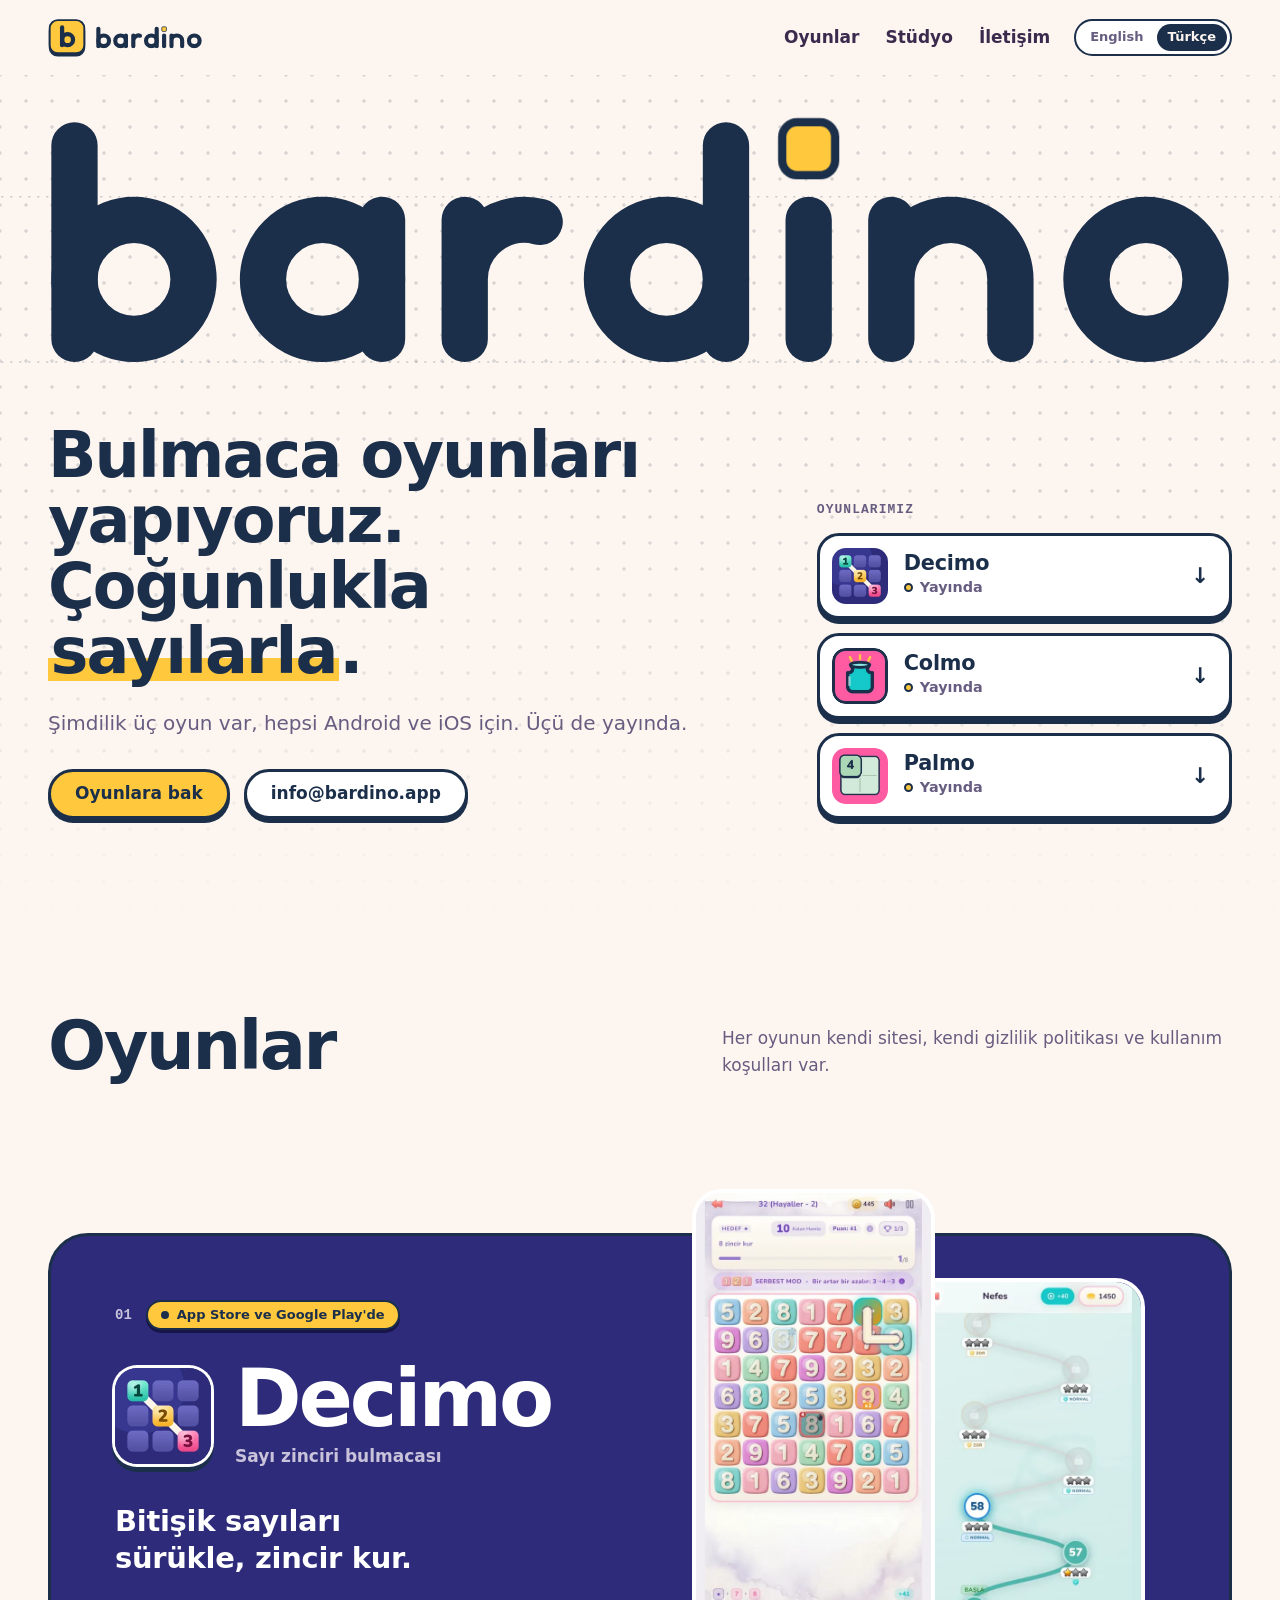
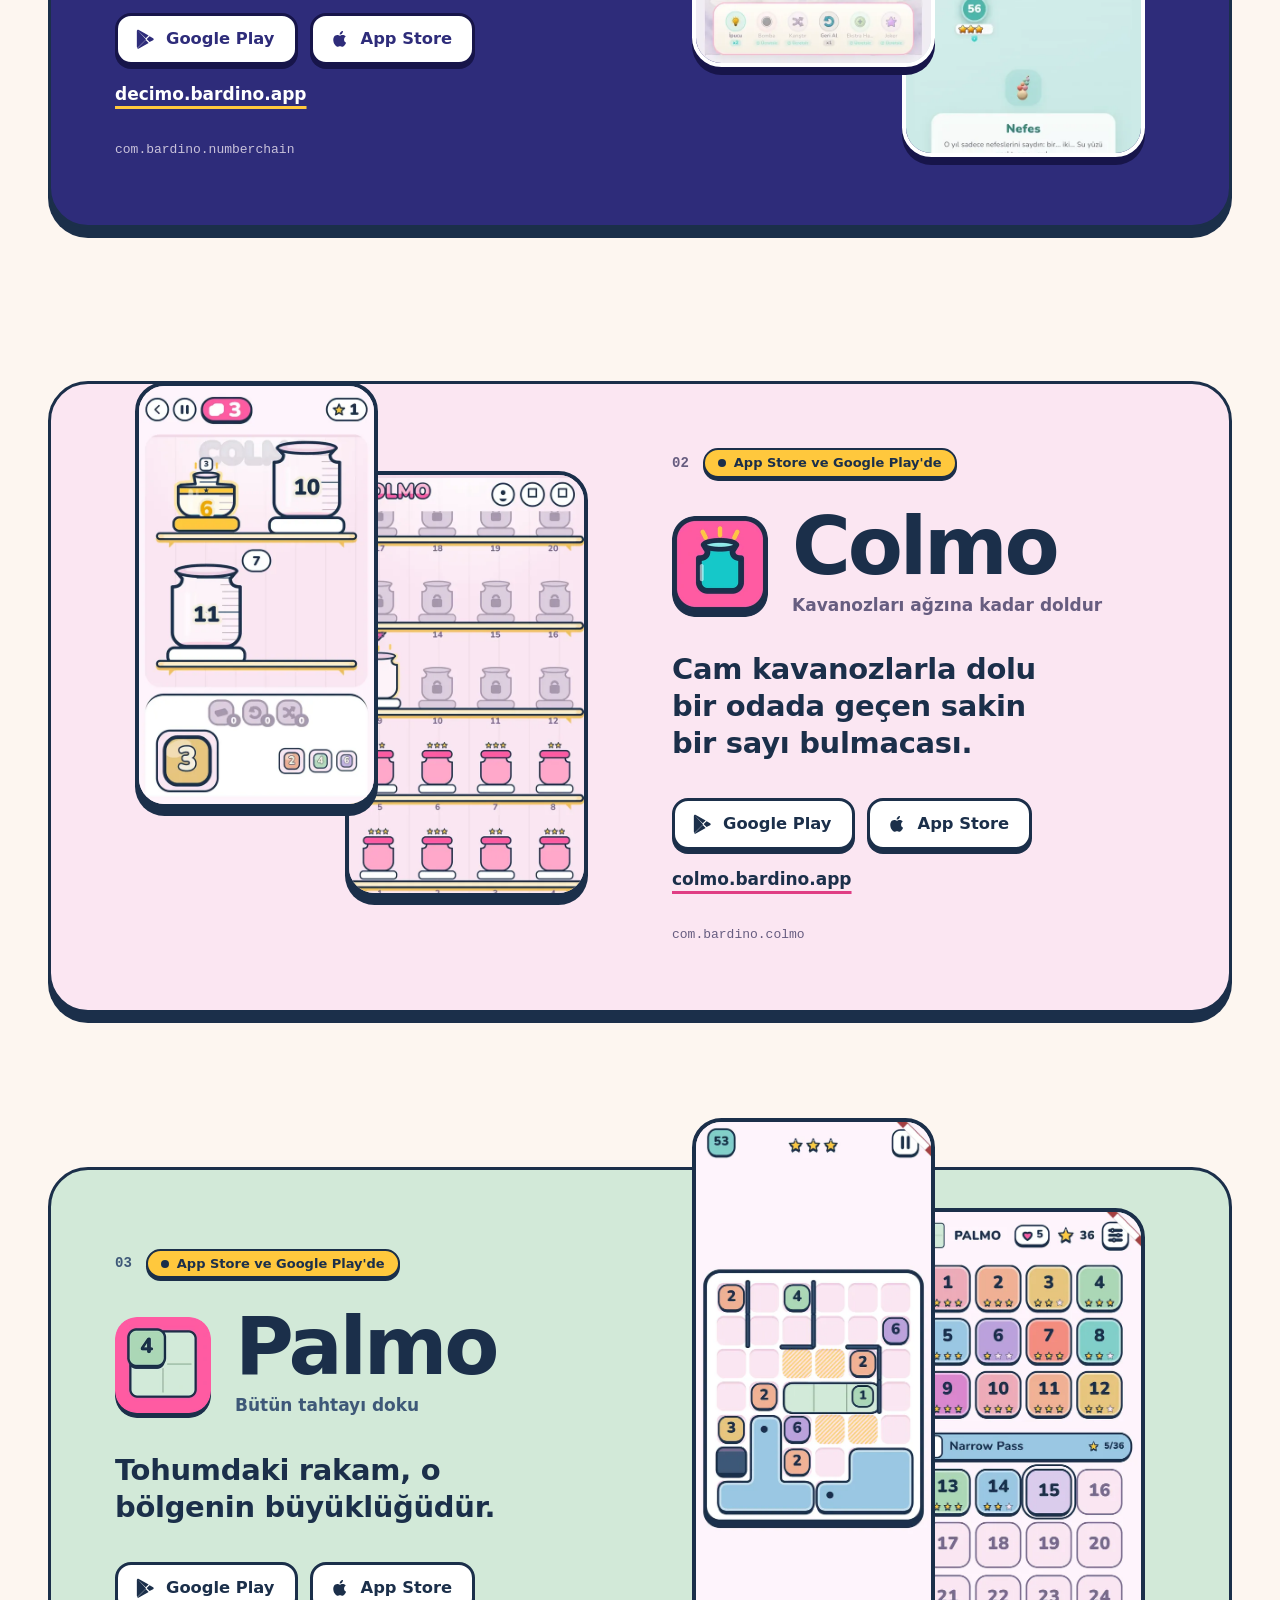
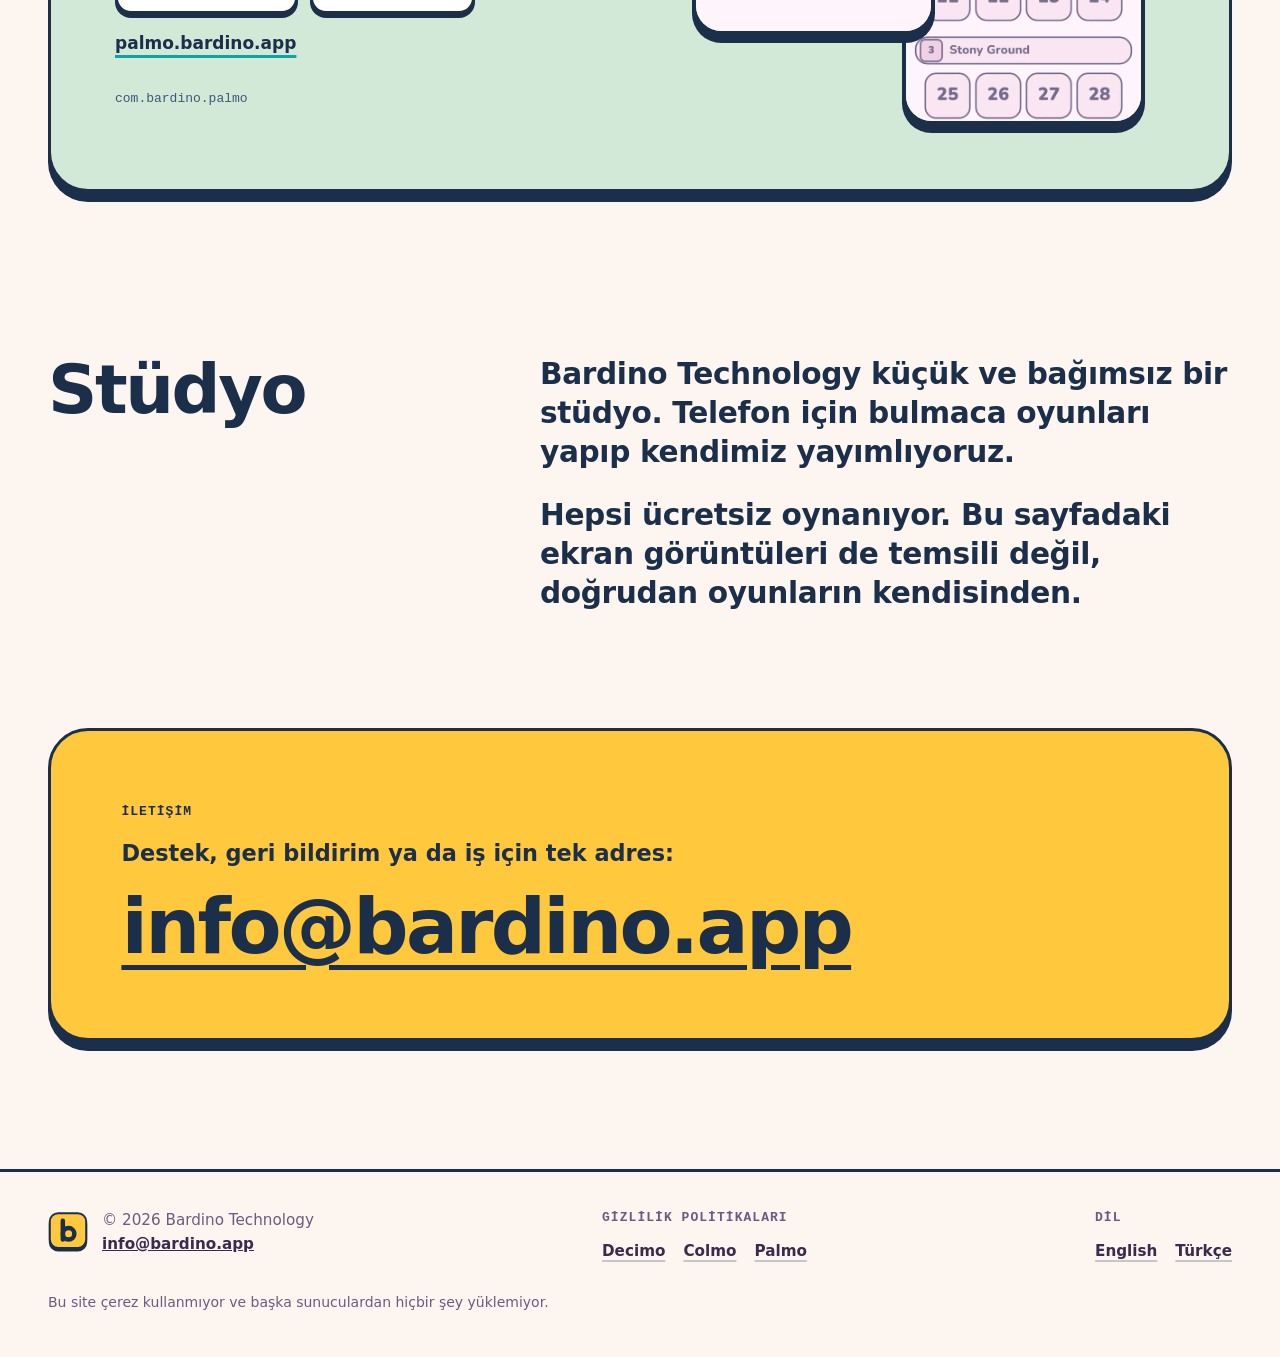
==== tr/index.html @ c4a529fe "Mark Colmo and Palmo as out, with their store links Both have been live on Google Play and the App S" ====
<!DOCTYPE html>
<html lang="tr">
<head>
<meta charset="utf-8">
<meta name="viewport" content="width=device-width, initial-scale=1">
<title>Bardino Technology - Telefon için bulmaca oyunları</title>
<meta name="description" content="Bardino Technology, Android ve iOS için sayı bulmacası oyunları yapan küçük ve bağımsız bir stüdyo: Decimo, Colmo ve Palmo.">
<link rel="canonical" href="https://bardino.app/tr/">
<link rel="alternate" hreflang="en" href="https://bardino.app/">
<link rel="alternate" hreflang="tr" href="https://bardino.app/tr/">
<link rel="alternate" hreflang="x-default" href="https://bardino.app/">
<meta name="theme-color" content="#FDF6F0" media="(prefers-color-scheme: light)">
<meta name="theme-color" content="#15132A" media="(prefers-color-scheme: dark)">
<meta property="og:type" content="website">
<meta property="og:site_name" content="Bardino Technology">
<meta property="og:url" content="https://bardino.app/tr/">
<meta property="og:title" content="Bardino Technology - Telefon için bulmaca oyunları">
<meta property="og:description" content="Android ve iOS için sayı bulmacası oyunları yapan küçük ve bağımsız bir stüdyo: Decimo, Colmo ve Palmo.">
<meta property="og:image" content="https://bardino.app/assets/og.png">
<meta property="og:image:width" content="1200">
<meta property="og:image:height" content="630">
<meta property="og:image:alt" content="Decimo, Colmo ve Palmo ikonlarının üstünde Bardino logosu">
<meta property="og:locale" content="tr_TR">
<meta property="og:locale:alternate" content="en_US">
<meta name="twitter:card" content="summary_large_image">
<meta name="twitter:title" content="Bardino Technology - Telefon için bulmaca oyunları">
<meta name="twitter:description" content="Android ve iOS için sayı bulmacası oyunları yapan küçük ve bağımsız bir stüdyo: Decimo, Colmo ve Palmo.">
<meta name="twitter:image" content="https://bardino.app/assets/og.png">
<meta name="twitter:image:alt" content="Decimo, Colmo ve Palmo ikonlarının üstünde Bardino logosu">
<link rel="icon" href="../favicon-32.png" sizes="32x32" type="image/png">
<link rel="icon" href="../favicon.svg" type="image/svg+xml">
<link rel="apple-touch-icon" href="../apple-touch-icon.png">
<link rel="stylesheet" href="../assets/site.css">
<script type="application/ld+json">
{
  "@context": "https://schema.org",
  "@type": "Organization",
  "name": "Bardino Technology",
  "url": "https://bardino.app",
  "email": "info@bardino.app",
  "logo": "https://bardino.app/apple-touch-icon.png"
}
</script>
</head>
<body>
<a class="skip" href="#main">İçeriğe geç</a>

<svg class="sprite" aria-hidden="true" focusable="false">
  <symbol id="bd-mark" viewBox="0 0 100 100">
    <rect x="4.5" y="9.5" width="91" height="87" rx="21" fill="#1B2F4A" stroke="#1B2F4A" stroke-width="5"/>
    <rect x="4.5" y="3" width="91" height="87" rx="21" fill="#FFC83D" stroke="#1B2F4A" stroke-width="5"/>
    <g fill="none" stroke="#1B2F4A" stroke-width="11.2" stroke-linecap="round"><path d="M37.1 22.1V68.9"/><circle cx="51.5" cy="54.5" r="14.4"/></g>
  </symbol>
  <symbol id="bd-wm" viewBox="0 0 716 152">
    <g fill="none" stroke="currentColor" stroke-width="28" stroke-linecap="round" stroke-linejoin="round">
      <path d="M16 19V136"/><circle cx="52" cy="100" r="36"/>
      <circle cx="166" cy="100" r="36"/><path d="M202 64V136"/>
      <path d="M252 64V136M252 100A36 36 0 0 1 297.32 65.23"/>
      <circle cx="374" cy="100" r="36"/><path d="M410 19V136"/>
      <path d="M460 64V136"/>
      <path d="M510 64V136M510 100A36 36 0 0 1 582 100V136"/>
      <circle cx="664" cy="100" r="36"/>
    </g>
    <rect x="444" y="5" width="32" height="32" rx="9" fill="#FFC83D" stroke="currentColor" stroke-width="5"/>
  </symbol>
  <symbol id="i-play" viewBox="0 0 24 24"><path d="M3.6 2.3c-.3.3-.5.8-.5 1.4v16.6c0 .6.2 1.1.5 1.4l.1.1 9.3-9.3v-.2L3.6 2.3zM17 15.4l-3.1-3.1v-.2L17 9l.1.1 3.7 2.1c1 .6 1 1.6 0 2.2L17 15.4zM16 16.4l-3.2-3.2-9.2 9.2c.4.4 1 .4 1.7 0l10.7-6zM16 8.1L5.3 2.1c-.7-.4-1.3-.4-1.7 0l9.2 9.2L16 8.1z"/></symbol>
  <symbol id="i-apple" viewBox="0 0 24 24"><path d="M16.4 12.7c0-2.2 1.8-3.3 1.9-3.4-1-1.5-2.6-1.7-3.2-1.7-1.4-.1-2.7.8-3.3.8-.7 0-1.7-.8-2.8-.8-1.5 0-2.8.8-3.6 2.1-1.5 2.6-.4 6.5 1.1 8.6.7 1 1.6 2.2 2.7 2.2 1.1 0 1.5-.7 2.8-.7 1.3 0 1.6.7 2.8.7 1.2 0 1.9-1 2.6-2.1.8-1.2 1.2-2.4 1.2-2.4s-2.2-.9-2.2-3.3zM14.3 5.9c.6-.7 1-1.7.9-2.7-.9 0-2 .6-2.6 1.3-.6.6-1.1 1.7-.9 2.6 1 .1 2-.5 2.6-1.2z"/></symbol>
</svg>

<header class="site-head">
  <div class="wrap">
    <a class="brand" href="./" aria-label="Bardino Technology, ana sayfa">
      <svg class="brand-mark" aria-hidden="true" focusable="false"><use href="#bd-mark"/></svg>
      <svg class="brand-wm" aria-hidden="true" focusable="false"><use href="#bd-wm"/></svg>
    </a>
    <nav class="site-nav" aria-label="Ana menü">
      <a href="#games">Oyunlar</a>
      <a href="#studio">Stüdyo</a>
      <a href="#contact">İletişim</a>
      <div class="lang" role="group" aria-label="Dil">
        <a href="../" hreflang="en" lang="en">English</a>
        <a href="./" hreflang="tr" lang="tr" aria-current="page">Türkçe</a>
      </div>
    </nav>
  </div>
</header>

<main id="main">
<section class="hero">
  <div class="wrap">
    <h1><span class="vh">Bardino Technology</span>
      <svg class="hero-wm" viewBox="0 0 716 152" aria-hidden="true" focusable="false">
        <g class="wm-rules"><line x1="-3000" y1="50" x2="3716" y2="50"/><line x1="-3000" y1="150" x2="3716" y2="150"/></g>
        <g fill="none" stroke="currentColor" stroke-width="28" stroke-linecap="round" stroke-linejoin="round">
          <path d="M16 19V136"/><circle cx="52" cy="100" r="36"/>
          <circle cx="166" cy="100" r="36"/><path d="M202 64V136"/>
          <path d="M252 64V136M252 100A36 36 0 0 1 297.32 65.23"/>
          <circle cx="374" cy="100" r="36"/><path d="M410 19V136"/>
          <path d="M460 64V136"/>
          <path d="M510 64V136M510 100A36 36 0 0 1 582 100V136"/>
          <circle cx="664" cy="100" r="36"/>
        </g>
        <rect class="wm-dot" x="444" y="5" width="32" height="32" rx="9" fill="#FFC83D" stroke="currentColor" stroke-width="5"/>
      </svg>
    </h1>

    <div class="hero-body">
      <div>
        <p class="statement">Bulmaca oyunları yapıyoruz.<br>Çoğunlukla <em>sayılarla</em>.</p>
        <p class="lead">Şimdilik üç oyun var, hepsi Android ve iOS için. Üçü de yayında.</p>
        <div class="actions">
          <a class="btn btn-primary" href="#games">Oyunlara bak</a>
          <a class="btn" href="mailto:info@bardino.app">info@bardino.app</a>
        </div>
      </div>
      <div>
        <p class="index-label" id="index-label">Oyunlarımız</p>
        <ul class="index" aria-labelledby="index-label">
          <li><a href="#decimo"><img src="../assets/games/decimo-icon.webp" width="56" height="56" alt=""><span><b>Decimo</b><small class="status live">Yayında</small></span><span class="arrow" aria-hidden="true">&darr;</span></a></li>
          <li><a href="#colmo"><img src="../assets/games/colmo-icon.webp" width="56" height="56" alt=""><span><b>Colmo</b><small class="status live">Yayında</small></span><span class="arrow" aria-hidden="true">&darr;</span></a></li>
          <li><a href="#palmo"><img src="../assets/games/palmo-icon.webp" width="56" height="56" alt=""><span><b>Palmo</b><small class="status live">Yayında</small></span><span class="arrow" aria-hidden="true">&darr;</span></a></li>
        </ul>
      </div>
    </div>
  </div>
</section>

<section class="games" id="games" aria-labelledby="games-title">
  <div class="wrap">
    <div class="section-head">
      <h2 id="games-title">Oyunlar</h2>
      <p>Her oyunun kendi sitesi, kendi gizlilik politikası ve kullanım koşulları var.</p>
    </div>

    <article class="game game--decimo" id="decimo" aria-labelledby="decimo-name">
      <div class="game-text">
        <p class="game-meta"><span class="game-num">01</span><span class="chip chip-live">App Store ve Google Play'de</span></p>
        <div class="game-head">
          <img class="game-icon" src="../assets/games/decimo-icon.webp" width="104" height="104" alt="" loading="lazy" decoding="async">
          <div><h3 id="decimo-name">Decimo</h3><p class="game-tag">Sayı zinciri bulmacası</p></div>
        </div>
        <p class="game-line">Bitişik sayıları sürükle, zincir kur.</p>
        <div class="game-actions">
          <div class="stores">
            <a class="store" href="https://play.google.com/store/apps/details?id=com.bardino.numberchain" aria-label="Google Play'de Decimo"><svg aria-hidden="true" focusable="false"><use href="#i-play"/></svg>Google Play</a>
            <a class="store" href="https://apps.apple.com/tr/app/decimo-number-chain/id6792291932" aria-label="App Store'da Decimo"><svg aria-hidden="true" focusable="false"><use href="#i-apple"/></svg>App Store</a>
          </div>
          <a class="site-link" href="https://decimo.bardino.app/"><span class="vh">Sitesi: </span>decimo.bardino.app</a>
        </div>
        <p class="game-id">com.bardino.numberchain</p>
      </div>
      <div class="game-shots">
        <figure class="shot"><img src="../assets/games/decimo-board.webp" width="520" height="1040" alt="Decimo oynanış ekranı: sayı ızgarasında kurulan zincir" loading="lazy" decoding="async"></figure>
        <figure class="shot"><img src="../assets/games/decimo-map.webp" width="520" height="1040" alt="Decimo bölüm haritası" loading="lazy" decoding="async"></figure>
      </div>
    </article>

    <article class="game game--colmo" id="colmo" aria-labelledby="colmo-name">
      <div class="game-text">
        <p class="game-meta"><span class="game-num">02</span><span class="chip chip-live">App Store ve Google Play'de</span></p>
        <div class="game-head">
          <img class="game-icon" src="../assets/games/colmo-icon.webp" width="104" height="104" alt="" loading="lazy" decoding="async">
          <div><h3 id="colmo-name">Colmo</h3><p class="game-tag">Kavanozları ağzına kadar doldur</p></div>
        </div>
        <p class="game-line">Cam kavanozlarla dolu bir odada geçen sakin bir sayı bulmacası.</p>
        <div class="game-actions">
          <div class="stores">
            <a class="store" href="https://play.google.com/store/apps/details?id=com.bardino.colmo" aria-label="Google Play'de Colmo"><svg aria-hidden="true" focusable="false"><use href="#i-play"/></svg>Google Play</a>
            <a class="store" href="https://apps.apple.com/tr/app/colmo-jar-puzzle/id6805859722" aria-label="App Store'da Colmo"><svg aria-hidden="true" focusable="false"><use href="#i-apple"/></svg>App Store</a>
          </div>
          <a class="site-link" href="https://colmo.bardino.app/tr/"><span class="vh">Sitesi: </span>colmo.bardino.app</a>
        </div>
        <p class="game-id">com.bardino.colmo</p>
      </div>
      <div class="game-shots">
        <figure class="shot"><img src="../assets/games/colmo-board.webp" width="520" height="924" alt="Colmo: raflardaki cam kavanozlarla tahta" loading="lazy" decoding="async"></figure>
        <figure class="shot"><img src="../assets/games/colmo-map.webp" width="520" height="924" alt="Colmo: tırmandığın raf duvarı" loading="lazy" decoding="async"></figure>
      </div>
    </article>

    <article class="game game--palmo" id="palmo" aria-labelledby="palmo-name">
      <div class="game-text">
        <p class="game-meta"><span class="game-num">03</span><span class="chip chip-live">App Store ve Google Play'de</span></p>
        <div class="game-head">
          <img class="game-icon" src="../assets/games/palmo-icon.webp" width="104" height="104" alt="" loading="lazy" decoding="async">
          <div><h3 id="palmo-name">Palmo</h3><p class="game-tag">Bütün tahtayı doku</p></div>
        </div>
        <p class="game-line">Tohumdaki rakam, o bölgenin büyüklüğüdür.</p>
        <div class="game-actions">
          <div class="stores">
            <a class="store" href="https://play.google.com/store/apps/details?id=com.bardino.palmo" aria-label="Google Play'de Palmo"><svg aria-hidden="true" focusable="false"><use href="#i-play"/></svg>Google Play</a>
            <a class="store" href="https://apps.apple.com/tr/app/palmo-number-weave/id6806719070" aria-label="App Store'da Palmo"><svg aria-hidden="true" focusable="false"><use href="#i-apple"/></svg>App Store</a>
          </div>
          <a class="site-link" href="https://palmo.bardino.app/tr/"><span class="vh">Sitesi: </span>palmo.bardino.app</a>
        </div>
        <p class="game-id">com.bardino.palmo</p>
      </div>
      <div class="game-shots">
        <figure class="shot"><img src="../assets/games/palmo-board.webp" width="520" height="1125" alt="Palmo: rakamlı tohumlardan büyüyen bölgelerle tahta" loading="lazy" decoding="async"></figure>
        <figure class="shot"><img src="../assets/games/palmo-map.webp" width="520" height="1125" alt="Palmo: bölüm haritası" loading="lazy" decoding="async"></figure>
      </div>
    </article>
  </div>
</section>

<section class="studio" id="studio" aria-labelledby="studio-title">
  <div class="wrap">
    <h2 id="studio-title">Stüdyo</h2>
    <div class="studio-copy">
      <p>Bardino Technology küçük ve bağımsız bir stüdyo. Telefon için bulmaca oyunları yapıp kendimiz yayımlıyoruz.</p>
      <p>Hepsi ücretsiz oynanıyor. Bu sayfadaki ekran görüntüleri de temsili değil, doğrudan oyunların kendisinden.</p>
    </div>
  </div>
</section>

<section class="contact" id="contact" aria-labelledby="contact-title">
  <div class="wrap">
    <div class="contact-card">
      <h2 id="contact-title">İletişim</h2>
      <p>Destek, geri bildirim ya da iş için tek adres:</p>
      <a class="mail" href="mailto:info@bardino.app">info@bardino.app</a>
    </div>
  </div>
</section>
</main>

<footer class="site-foot">
  <div class="wrap">
    <div class="foot-grid">
      <div class="foot-brand">
        <svg aria-hidden="true" focusable="false"><use href="#bd-mark"/></svg>
        <p>&copy; 2026 Bardino Technology<br><a href="mailto:info@bardino.app">info@bardino.app</a></p>
      </div>
      <div class="foot-col">
        <h2>Gizlilik politikaları</h2>
        <ul>
          <li><a href="https://decimo.bardino.app/privacy-policy.html">Decimo<span class="vh"> gizlilik politikası</span></a></li>
          <li><a href="https://colmo.bardino.app/tr/privacy.html">Colmo<span class="vh"> gizlilik politikası</span></a></li>
          <li><a href="https://palmo.bardino.app/tr/privacy.html">Palmo<span class="vh"> gizlilik politikası</span></a></li>
        </ul>
      </div>
      <div class="foot-col">
        <h2>Dil</h2>
        <ul>
          <li><a href="../" hreflang="en" lang="en">English</a></li>
          <li><a href="./" hreflang="tr" lang="tr" aria-current="page">Türkçe</a></li>
        </ul>
      </div>
    </div>
    <p class="fine">Bu site çerez kullanmıyor ve başka sunuculardan hiçbir şey yüklemiyor.</p>
  </div>
</footer>
</body>
</html>
---- assets/site.css ----
/* bardino.app
 *
 * Colours come from the games' own palettes: ink #1B2F4A, text #3A2A4D,
 * yellow #FFC83D (Decimo, Colmo, Palmo), Decimo navy #2E2C7A, Colmo wall
 * #FBE6F2, Palmo green #D2E9D8. Secondary text is darkened to #675D80 and
 * #3E5878 where the family's #756B8E misses WCAG AA on those grounds.
 *
 * Family rule kept from the game sites: a shadow is never blurred. Depth is
 * a solid offset and the offset always points down (0 Npx 0).
 */

:root {
  color-scheme: light dark;
  --paper: #FDF6F0;
  --surface: #FFFFFF;
  --ink: #1B2F4A;
  --edge: #1B2F4A;
  --text: #3A2A4D;
  --text-2: #675D80;
  --yellow: #FFC83D;
  --hl: #FFC83D;
  --dot: rgba(27, 47, 74, .16);
  --rule: rgba(27, 47, 74, .24);
  --focus: #1B2F4A;
  --gutter: clamp(16px, 4.5vw, 48px);
  --font: system-ui, -apple-system, "Segoe UI Variable Text", "Segoe UI", Roboto, "Helvetica Neue", Arial, "Noto Sans", sans-serif;
  --font-display: ui-rounded, "SF Pro Rounded", "Segoe UI Variable Display", "Segoe UI", system-ui, -apple-system, Roboto, "Helvetica Neue", Arial, sans-serif;
  --font-mono: ui-monospace, "SF Mono", "Cascadia Mono", Menlo, Consolas, "Liberation Mono", monospace;
}

@media (prefers-color-scheme: dark) {
  :root {
    --paper: #15132A;
    --surface: #1F1C3A;
    --ink: #FDF6F0;
    --edge: #07060F;
    --text: #E9E3EF;
    --text-2: #B8B0CC;
    --hl: rgba(255, 200, 61, .42);
    --dot: rgba(253, 246, 240, .09);
    --rule: rgba(253, 246, 240, .18);
    --focus: #FFC83D;
  }
}

*, *::before, *::after { box-sizing: border-box; }
html { -webkit-text-size-adjust: 100%; text-size-adjust: 100%; }
@media (prefers-reduced-motion: no-preference) { html { scroll-behavior: smooth; } }
body {
  margin: 0;
  background: var(--paper);
  color: var(--text);
  font: 400 1.0625rem/1.6 var(--font);
  -webkit-font-smoothing: antialiased;
}
img, svg { display: block; max-width: 100%; }
img { height: auto; }
h1, h2, h3, p, ul, figure { margin: 0; }
a { color: inherit; }
:focus-visible { outline: 3px solid var(--focus); outline-offset: 3px; border-radius: 6px; }

.wrap { width: min(1200px, 100% - 2 * var(--gutter)); margin-inline: auto; }
.vh {
  position: absolute !important; width: 1px; height: 1px; margin: -1px; padding: 0;
  overflow: hidden; clip: rect(0 0 0 0); white-space: nowrap; border: 0;
}
.sprite { position: absolute; width: 0; height: 0; overflow: hidden; }
.skip {
  position: absolute; left: 12px; top: -80px; z-index: 10;
  padding: 10px 16px; border: 3px solid #1B2F4A; border-radius: 12px;
  background: var(--yellow); color: #1B2F4A; font-weight: 800; text-decoration: none;
}
.skip:focus { top: 12px; }

/* Header */
.site-head .wrap { display: flex; align-items: center; gap: 16px 28px; padding-block: 18px; }
.brand { display: inline-flex; align-items: center; gap: 10px; color: var(--ink); text-decoration: none; border-radius: 10px; }
.brand-mark { width: 38px; height: 38px; flex: none; }
.brand-wm { width: 106px; height: 22.5px; }
.site-nav { margin-left: auto; display: flex; align-items: center; gap: 8px 22px; }
.site-nav > a { padding: 6px 2px; color: var(--text); font-weight: 700; text-decoration: none; }
.site-nav > a:hover { text-decoration: underline; text-decoration-thickness: 2px; text-underline-offset: 5px; }
.lang { display: flex; gap: 2px; padding: 3px; border: 2px solid var(--edge); border-radius: 999px; background: var(--surface); }
.lang a { padding: 3px 11px; border-radius: 999px; color: var(--text-2); font-size: .8125rem; font-weight: 800; text-decoration: none; }
.lang a:hover { color: var(--ink); }
.lang a[aria-current="page"] { background: var(--ink); color: var(--paper); }
@media (max-width: 600px) { .site-nav > a { display: none; } }

/* Hero */
.hero { position: relative; isolation: isolate; overflow: clip; padding: clamp(12px, 3vw, 40px) 0 clamp(64px, 9vw, 120px); }
.hero::before {
  content: ""; position: absolute; inset: 0; z-index: -1;
  background-image: radial-gradient(circle, var(--dot) 1.5px, transparent 1.8px);
  background-size: 26px 26px; background-position: 13px 13px;
  -webkit-mask-image: linear-gradient(#000 50%, transparent);
  mask-image: linear-gradient(#000 50%, transparent);
}
.hero-wm { width: 100%; height: auto; overflow: visible; color: var(--ink); }
.wm-rules line { stroke: var(--rule); stroke-width: 1.5; stroke-dasharray: 2 7; vector-effect: non-scaling-stroke; }
.wm-dot { transform-box: fill-box; transform-origin: 50% 100%; }
@media (prefers-reduced-motion: no-preference) {
  .wm-dot { animation: dot-drop 1s cubic-bezier(.3, .7, .4, 1) .35s both; }
}
@keyframes dot-drop {
  0% { transform: translateY(-190%) rotate(-24deg); opacity: 0; }
  40% { opacity: 1; }
  62% { transform: translateY(6%) rotate(4deg); }
  80% { transform: translateY(-8%) rotate(-2deg); }
  100% { transform: none; opacity: 1; }
}

.hero-body {
  display: grid; grid-template-columns: minmax(0, 1.25fr) minmax(0, .75fr);
  gap: clamp(36px, 6vw, 96px); align-items: end; margin-top: clamp(28px, 4.5vw, 64px);
}
.statement {
  color: var(--ink); font-family: var(--font-display); font-weight: 800;
  font-size: clamp(2.1rem, 1.1rem + 3.6vw, 4rem); line-height: 1.03; letter-spacing: -.03em;
  text-wrap: balance;
}
.statement em {
  font-style: normal; padding-inline: .04em;
  background: linear-gradient(transparent 60%, var(--hl) 60%, var(--hl) 90%, transparent 90%);
}
.lead { margin-top: 22px; max-width: 34em; color: var(--text-2); font-size: clamp(1.06rem, 1rem + .35vw, 1.25rem); }
.actions { display: flex; flex-wrap: wrap; gap: 14px; margin-top: 30px; }
.btn {
  display: inline-flex; align-items: center; justify-content: center; gap: .5em;
  min-height: 50px; padding: 0 24px; border: 3px solid var(--edge); border-radius: 999px;
  background: var(--surface); color: var(--ink); box-shadow: 0 4px 0 var(--edge);
  font-weight: 800; text-decoration: none; transition: transform .15s ease, box-shadow .15s ease;
}
.btn:hover { transform: translateY(-2px); box-shadow: 0 6px 0 var(--edge); }
.btn:active { transform: translateY(3px); box-shadow: 0 1px 0 var(--edge); }
.btn-primary { background: var(--yellow); color: #1B2F4A; }

.index-label, .foot-col h2, .contact-card h2 {
  color: var(--text-2); font-family: var(--font-mono); font-size: .8125rem; font-weight: 700;
  letter-spacing: .08em; text-transform: uppercase;
}
.index-label { margin-bottom: 12px; }
.index { display: grid; gap: 14px; padding: 0; list-style: none; }
.index a {
  display: grid; grid-template-columns: auto minmax(0, 1fr) auto; align-items: center; gap: 16px;
  padding: 12px 20px 12px 12px; border: 3px solid var(--edge); border-radius: 22px;
  background: var(--surface); color: var(--ink); box-shadow: 0 5px 0 var(--edge);
  text-decoration: none; transition: transform .15s ease, box-shadow .15s ease;
}
.index a:hover { transform: translateY(-2px); box-shadow: 0 7px 0 var(--edge); }
.index img { width: 56px; height: 56px; border-radius: 14px; }
.index b { display: block; font-family: var(--font-display); font-size: 1.3rem; line-height: 1.15; letter-spacing: -.01em; }
.index small { display: block; color: var(--text-2); font-size: .9rem; font-weight: 600; }
.index .arrow { font-size: 1.35rem; font-weight: 800; }
.status::before {
  content: ""; display: inline-block; width: 9px; height: 9px; margin-right: 7px;
  border: 2px solid currentColor; border-radius: 50%;
}
.status.live::before { border-color: #1B2F4A; background: var(--yellow); }
@media (max-width: 880px) { .hero-body { grid-template-columns: 1fr; align-items: start; } }

/* Games */
.games { padding: clamp(40px, 6vw, 88px) 0 clamp(64px, 9vw, 128px); }
.section-head { display: flex; flex-wrap: wrap; align-items: end; justify-content: space-between; gap: 16px 40px; }
.section-head h2, .studio h2 {
  color: var(--ink); font-family: var(--font-display); font-weight: 800;
  font-size: clamp(2.3rem, 1.4rem + 3.6vw, 4.5rem); line-height: 1; letter-spacing: -.035em;
}
.section-head p { max-width: 30em; color: var(--text-2); }

.game {
  --g-bg: #FBE6F2; --g-head: #1B2F4A; --g-text: #3A2A4D; --g-text-2: #675D80; --g-accent: #E03D84;
  --g-edge: #1B2F4A; --g-shot-edge: #1B2F4A; --g-shot-lift: #1B2F4A;
  --g-btn-bg: #FFFFFF; --g-btn-fg: #1B2F4A; --g-btn-edge: #1B2F4A; --focus: #1B2F4A;
  position: relative; display: grid; grid-template-columns: minmax(0, 1fr) minmax(0, 1fr);
  align-items: center; gap: clamp(28px, 5vw, 80px);
  margin-top: clamp(96px, 12vw, 168px); padding: clamp(24px, 5vw, 72px);
  border: 3px solid var(--edge); border-radius: clamp(26px, 3.2vw, 40px);
  background: var(--g-bg); color: var(--g-text); box-shadow: 0 10px 0 var(--edge);
  scroll-margin-top: clamp(80px, 11vw, 150px);
}
.game--decimo {
  --g-bg: #2E2C7A; --g-head: #FFFFFF; --g-text: #E4DFF2; --g-text-2: #C9C2DB; --g-accent: #FFC83D;
  --g-shot-edge: #FFFFFF; --g-shot-lift: #17154A; --g-btn-fg: #2E2C7A; --g-btn-edge: #17154A; --focus: #FFC83D;
}
.game--palmo { --g-bg: #D2E9D8; --g-text: #1B2F4A; --g-text-2: #3E5878; --g-accent: #0FA3A3; }

.game-text { position: relative; z-index: 2; }
.game-meta { display: flex; flex-wrap: wrap; align-items: center; gap: 10px 14px; }
.game-num { color: var(--g-text-2); font-family: var(--font-mono); font-size: .875rem; font-weight: 700; }
.chip {
  display: inline-flex; align-items: center; gap: 8px; padding: 5px 13px;
  border: 2px solid currentColor; border-radius: 999px; color: var(--g-head);
  font-size: .8125rem; font-weight: 800; line-height: 1.2;
}
.chip::before { content: ""; width: 8px; height: 8px; border-radius: 50%; background: currentColor; }
.chip-live { border-color: #1B2F4A; background: var(--yellow); color: #1B2F4A; box-shadow: 0 3px 0 var(--g-btn-edge); }
.game-head { display: flex; align-items: center; gap: clamp(14px, 2vw, 24px); margin-top: clamp(20px, 3vw, 32px); }
.game-icon { flex: none; width: clamp(64px, 7.5vw, 104px); border-radius: 23%; filter: drop-shadow(0 5px 0 var(--g-edge)); }
/* Decimo's icon is navy on a navy panel; the white ring is the frame Decimo's own site uses. */
.game--decimo .game-icon { box-shadow: 0 0 0 3px #FFFFFF; }
.game h3 {
  color: var(--g-head); font-family: var(--font-display); font-weight: 800;
  font-size: clamp(2.7rem, 1.5rem + 4.4vw, 5.5rem); line-height: .92; letter-spacing: -.04em;
}
.game-tag { margin-top: 8px; color: var(--g-text-2); font-weight: 700; }
.game-line {
  max-width: 21em; margin-top: clamp(20px, 3vw, 32px); color: var(--g-head);
  font-size: clamp(1.25rem, 1.05rem + .95vw, 1.85rem); font-weight: 650; line-height: 1.28;
  letter-spacing: -.01em; text-wrap: balance;
}
.game-actions { display: flex; flex-wrap: wrap; align-items: center; gap: 16px 24px; margin-top: clamp(24px, 3vw, 36px); }
.stores { display: flex; flex-wrap: wrap; gap: 12px; }
.store {
  display: inline-flex; align-items: center; gap: 10px; min-height: 52px; padding: 0 20px 0 16px;
  border: 3px solid var(--g-btn-edge); border-radius: 16px; background: var(--g-btn-bg); color: var(--g-btn-fg);
  box-shadow: 0 4px 0 var(--g-btn-edge); font-size: 1.02rem; font-weight: 800; text-decoration: none;
  transition: transform .15s ease, box-shadow .15s ease;
}
.store:hover { transform: translateY(-2px); box-shadow: 0 6px 0 var(--g-btn-edge); }
.store svg { width: 22px; height: 22px; fill: currentColor; }
@media (max-width: 480px) {
  .stores { width: 100%; }
  .store { flex: 1 1 100%; justify-content: center; }
}
.site-link {
  color: var(--g-head); font-weight: 800; text-decoration: underline; text-decoration-color: var(--g-accent);
  text-decoration-thickness: 3px; text-underline-offset: 6px;
}
.site-link:hover { text-decoration-thickness: 5px; }
.game-id { margin-top: clamp(20px, 3vw, 32px); color: var(--g-text-2); font-family: var(--font-mono); font-size: .8125rem; }

.game-shots { display: flex; align-items: flex-start; justify-content: center; }
.shot { flex: 0 1 clamp(140px, 19vw, 262px); }
.shot img {
  width: 100%; border: 4px solid var(--g-shot-edge); border-radius: clamp(18px, 2.3vw, 30px);
  background: #FFFFFF; box-shadow: 0 8px 0 var(--g-shot-lift);
}
.shot:first-child { position: relative; z-index: 1; }
.shot + .shot { margin-top: clamp(40px, 7vw, 104px); margin-left: calc(-1 * clamp(14px, 2.6vw, 40px)); }
@media (min-width: 881px) {
  .game-shots { margin-top: calc(-1 * clamp(60px, 9vw, 130px)); }
  .game:nth-of-type(even) .game-text { order: 2; }
}
@media (max-width: 880px) {
  .game { grid-template-columns: 1fr; }
  .game-shots { margin-top: 4px; }
}

/* Studio + contact */
.studio { padding: clamp(24px, 4vw, 48px) 0 clamp(64px, 9vw, 128px); }
.studio .wrap { display: grid; grid-template-columns: minmax(0, .75fr) minmax(0, 1.25fr); gap: 24px clamp(32px, 6vw, 96px); align-items: start; }
.studio-copy p {
  color: var(--ink); font-size: clamp(1.25rem, 1.05rem + 1vw, 2rem); font-weight: 600;
  line-height: 1.32; letter-spacing: -.012em; text-wrap: pretty;
}
.studio-copy p + p { margin-top: .8em; }
@media (max-width: 880px) { .studio .wrap { grid-template-columns: 1fr; } }

.contact { padding-bottom: clamp(72px, 10vw, 136px); }
.contact-card {
  --focus: #1B2F4A;
  display: grid; gap: 14px; padding: clamp(28px, 5.5vw, 80px);
  border: 3px solid #1B2F4A; border-radius: clamp(26px, 3.2vw, 40px);
  background: var(--yellow); color: #1B2F4A; box-shadow: 0 10px 0 #1B2F4A;
}
.contact-card h2 { color: #1B2F4A; }
.contact-card p { max-width: 30em; font-size: clamp(1.1rem, 1rem + .5vw, 1.4rem); font-weight: 600; }
.mail {
  justify-self: start; color: #1B2F4A; font-family: var(--font-display); font-weight: 800;
  font-size: clamp(1.45rem, .35rem + 5.6vw, 5.25rem); line-height: 1.05; letter-spacing: -.035em;
  text-decoration: underline; text-decoration-thickness: .07em; text-underline-offset: .16em; overflow-wrap: anywhere;
}
.mail:hover { text-decoration-thickness: .11em; }

/* Footer */
.site-foot { padding: 36px 0 44px; border-top: 3px solid var(--edge); font-size: .95rem; }
.foot-grid { display: flex; flex-wrap: wrap; align-items: flex-start; justify-content: space-between; gap: 28px 48px; }
.foot-brand { display: flex; align-items: center; gap: 14px; }
.foot-brand svg { width: 40px; height: 40px; flex: none; }
.foot-brand p { color: var(--text-2); }
.foot-brand p a { color: var(--text); font-weight: 700; }
.foot-col h2 { margin-bottom: 10px; }
.foot-col ul { display: flex; flex-wrap: wrap; gap: 6px 18px; padding: 0; list-style: none; }
.foot-col a {
  color: var(--text); font-weight: 700; text-decoration: underline; text-decoration-color: var(--rule);
  text-decoration-thickness: 2px; text-underline-offset: 4px;
}
.foot-col a:hover { text-decoration-color: currentColor; }
.fine { margin-top: 28px; color: var(--text-2); font-size: .875rem; }

@media (prefers-color-scheme: dark) {
  .game { --g-shot-lift: #07060F; --g-btn-edge: #07060F; --focus: #FFC83D; }
  .game--colmo { --g-bg: #3A2A4D; --g-head: #FDF6F0; --g-text: #E9E3EF; --g-text-2: #C9C0DA; --g-accent: #FF5BA3; --g-shot-edge: #07060F; }
  .game--palmo { --g-bg: #1B2F4A; --g-head: #FDF6F0; --g-text: #E9E3EF; --g-text-2: #B8C4D6; --g-accent: #ABD7B6; --g-shot-edge: #07060F; }
}

@media (prefers-reduced-motion: reduce) {
  *, *::before, *::after { animation: none !important; transition: none !important; }
}
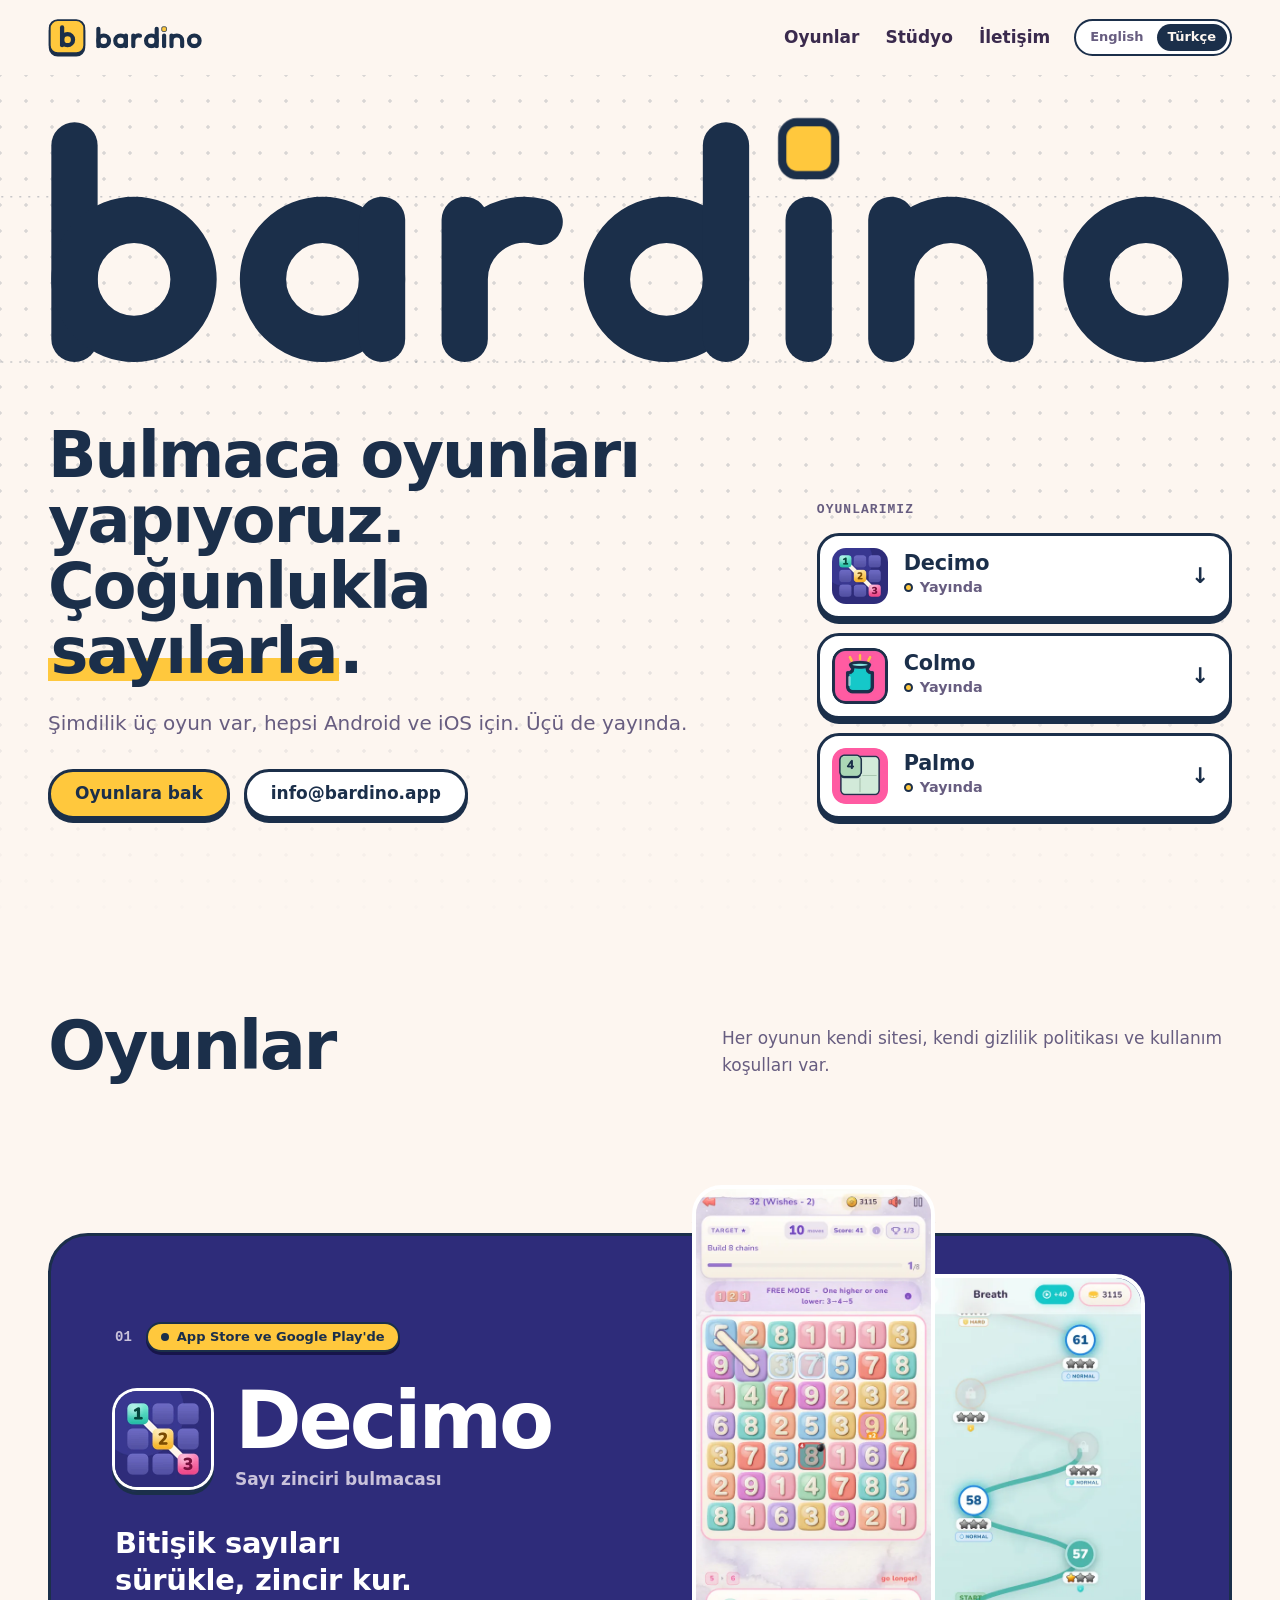
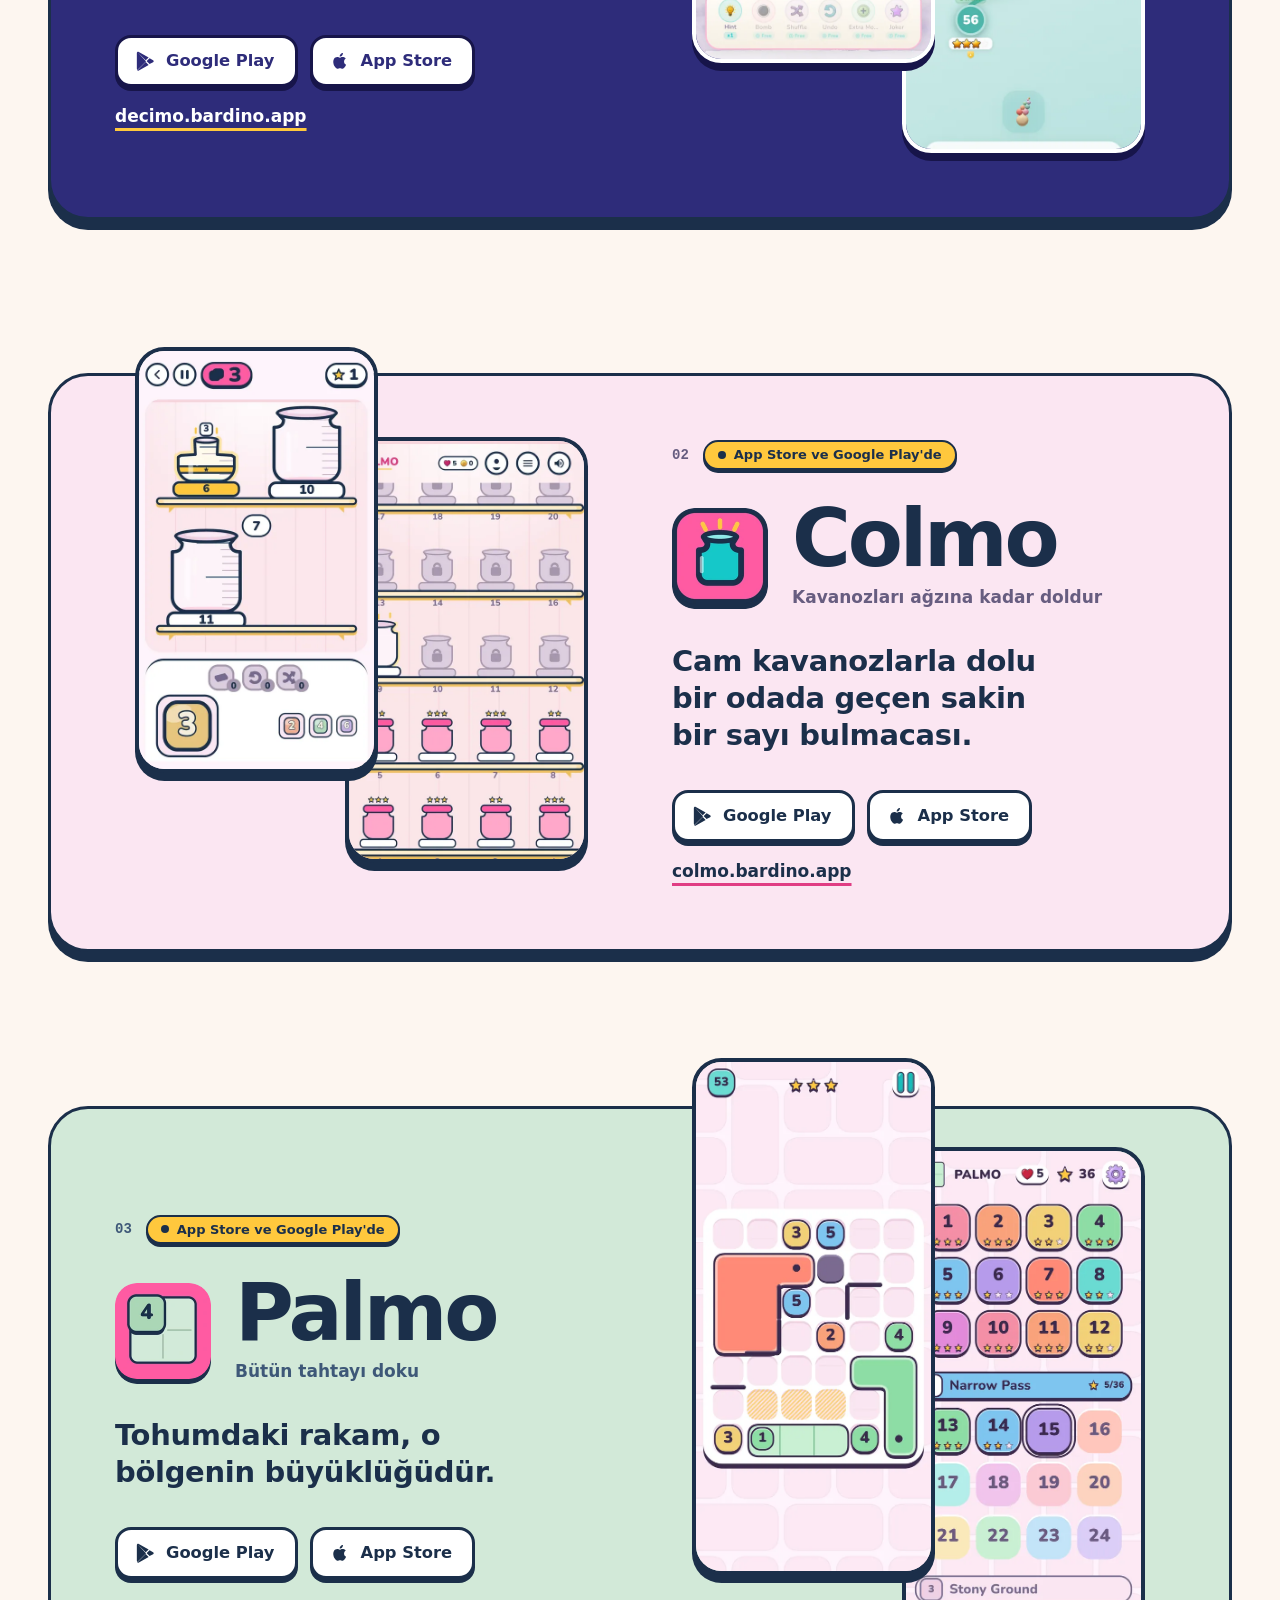
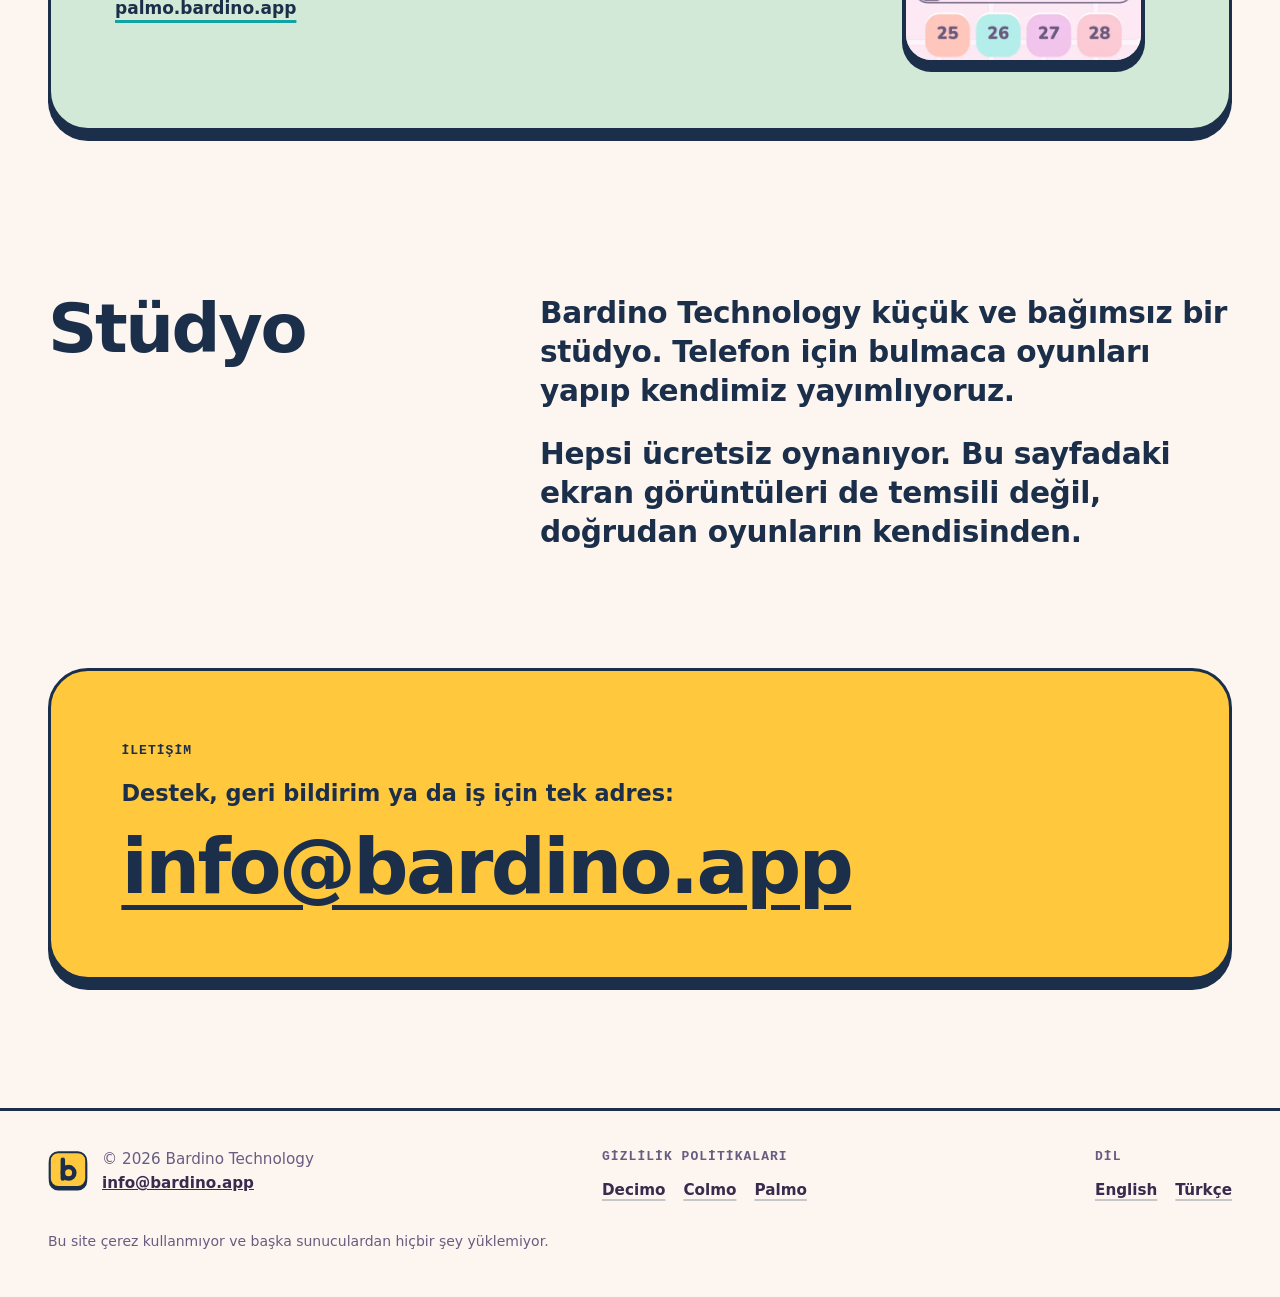
==== commit dc77550d: "Drop package names from the game cards and refresh their screenshots The cards showed com.bardino.* " ====
--- a/tr/index.html
+++ b/tr/index.html
@@ -147,7 +147,6 @@
           </div>
           <a class="site-link" href="https://decimo.bardino.app/"><span class="vh">Sitesi: </span>decimo.bardino.app</a>
         </div>
-        <p class="game-id">com.bardino.numberchain</p>
       </div>
       <div class="game-shots">
         <figure class="shot"><img src="../assets/games/decimo-board.webp" width="520" height="1040" alt="Decimo oynanış ekranı: sayı ızgarasında kurulan zincir" loading="lazy" decoding="async"></figure>
@@ -170,7 +169,6 @@
           </div>
           <a class="site-link" href="https://colmo.bardino.app/tr/"><span class="vh">Sitesi: </span>colmo.bardino.app</a>
         </div>
-        <p class="game-id">com.bardino.colmo</p>
       </div>
       <div class="game-shots">
         <figure class="shot"><img src="../assets/games/colmo-board.webp" width="520" height="924" alt="Colmo: raflardaki cam kavanozlarla tahta" loading="lazy" decoding="async"></figure>
@@ -193,7 +191,6 @@
           </div>
           <a class="site-link" href="https://palmo.bardino.app/tr/"><span class="vh">Sitesi: </span>palmo.bardino.app</a>
         </div>
-        <p class="game-id">com.bardino.palmo</p>
       </div>
       <div class="game-shots">
         <figure class="shot"><img src="../assets/games/palmo-board.webp" width="520" height="1125" alt="Palmo: rakamlı tohumlardan büyüyen bölgelerle tahta" loading="lazy" decoding="async"></figure>
--- a/assets/site.css
+++ b/assets/site.css
@@ -227,7 +227,6 @@
   text-decoration-thickness: 3px; text-underline-offset: 6px;
 }
 .site-link:hover { text-decoration-thickness: 5px; }
-.game-id { margin-top: clamp(20px, 3vw, 32px); color: var(--g-text-2); font-family: var(--font-mono); font-size: .8125rem; }
 
 .game-shots { display: flex; align-items: flex-start; justify-content: center; }
 .shot { flex: 0 1 clamp(140px, 19vw, 262px); }
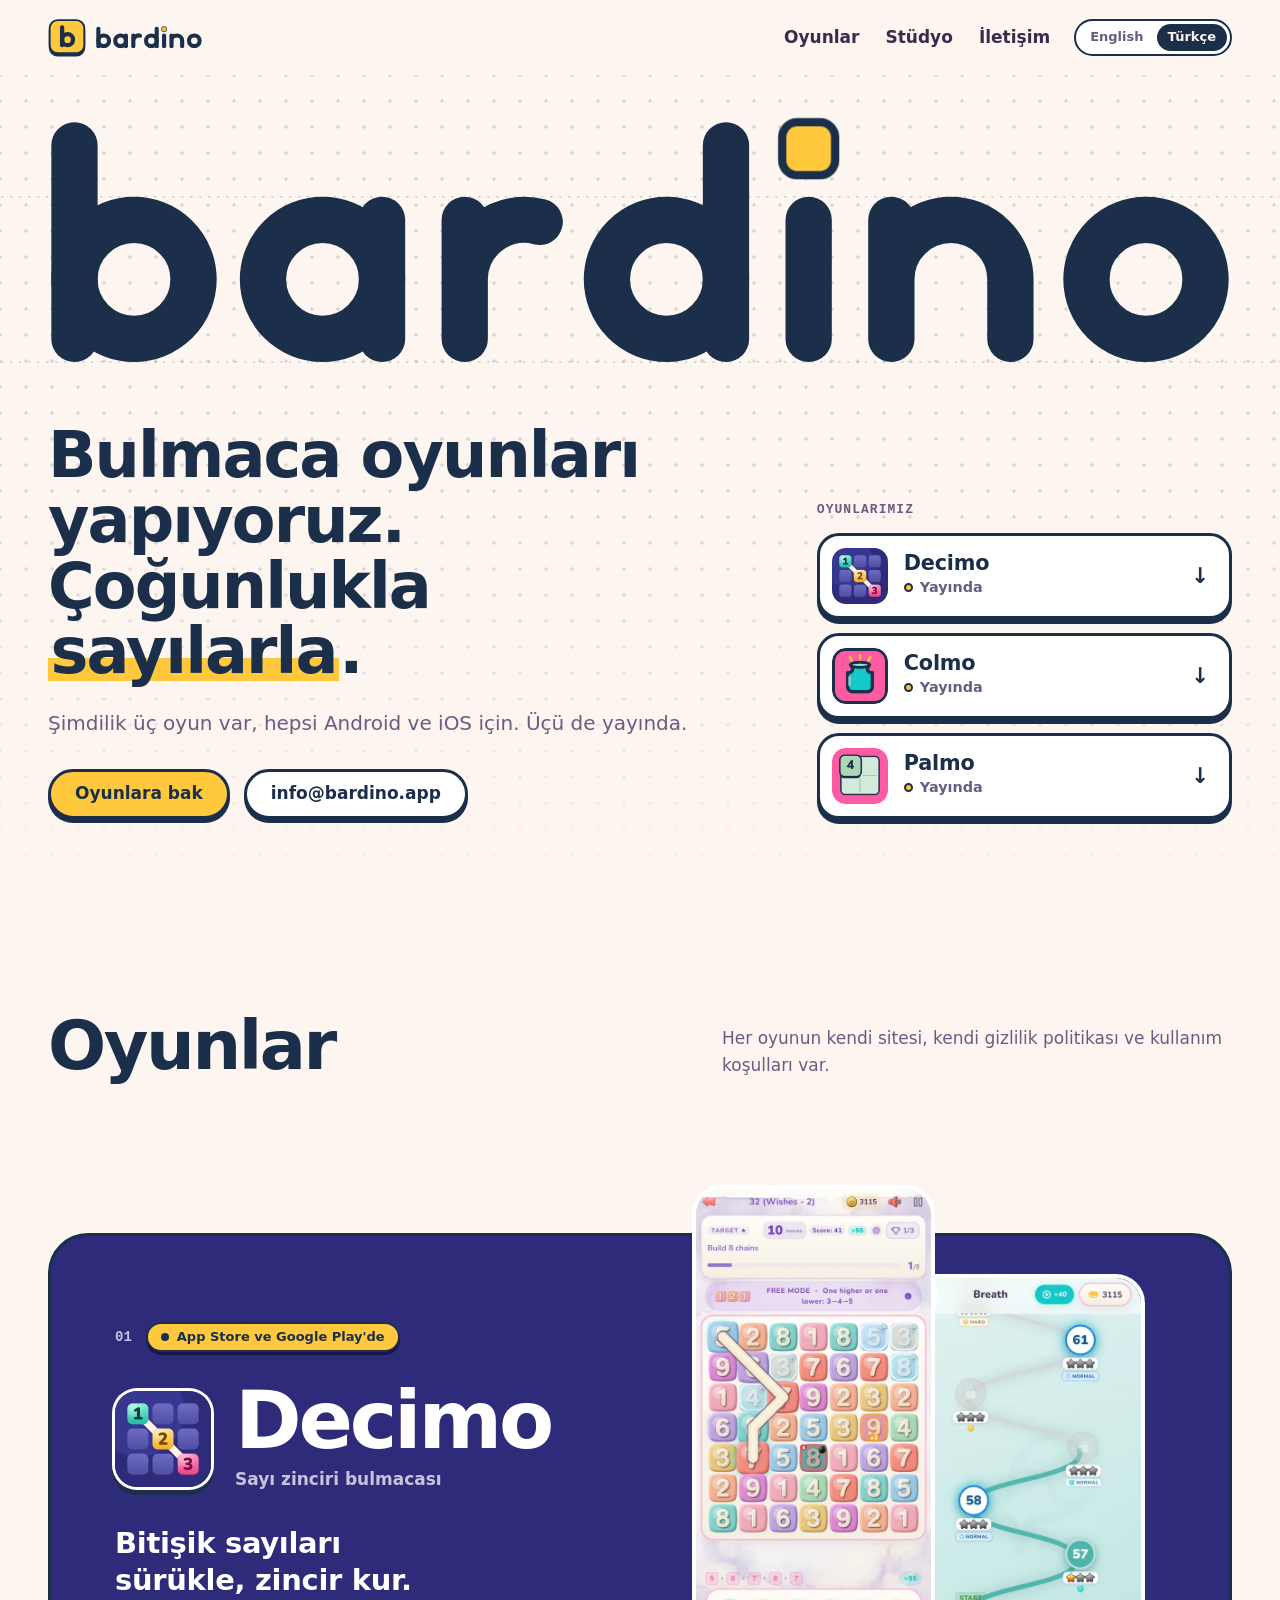
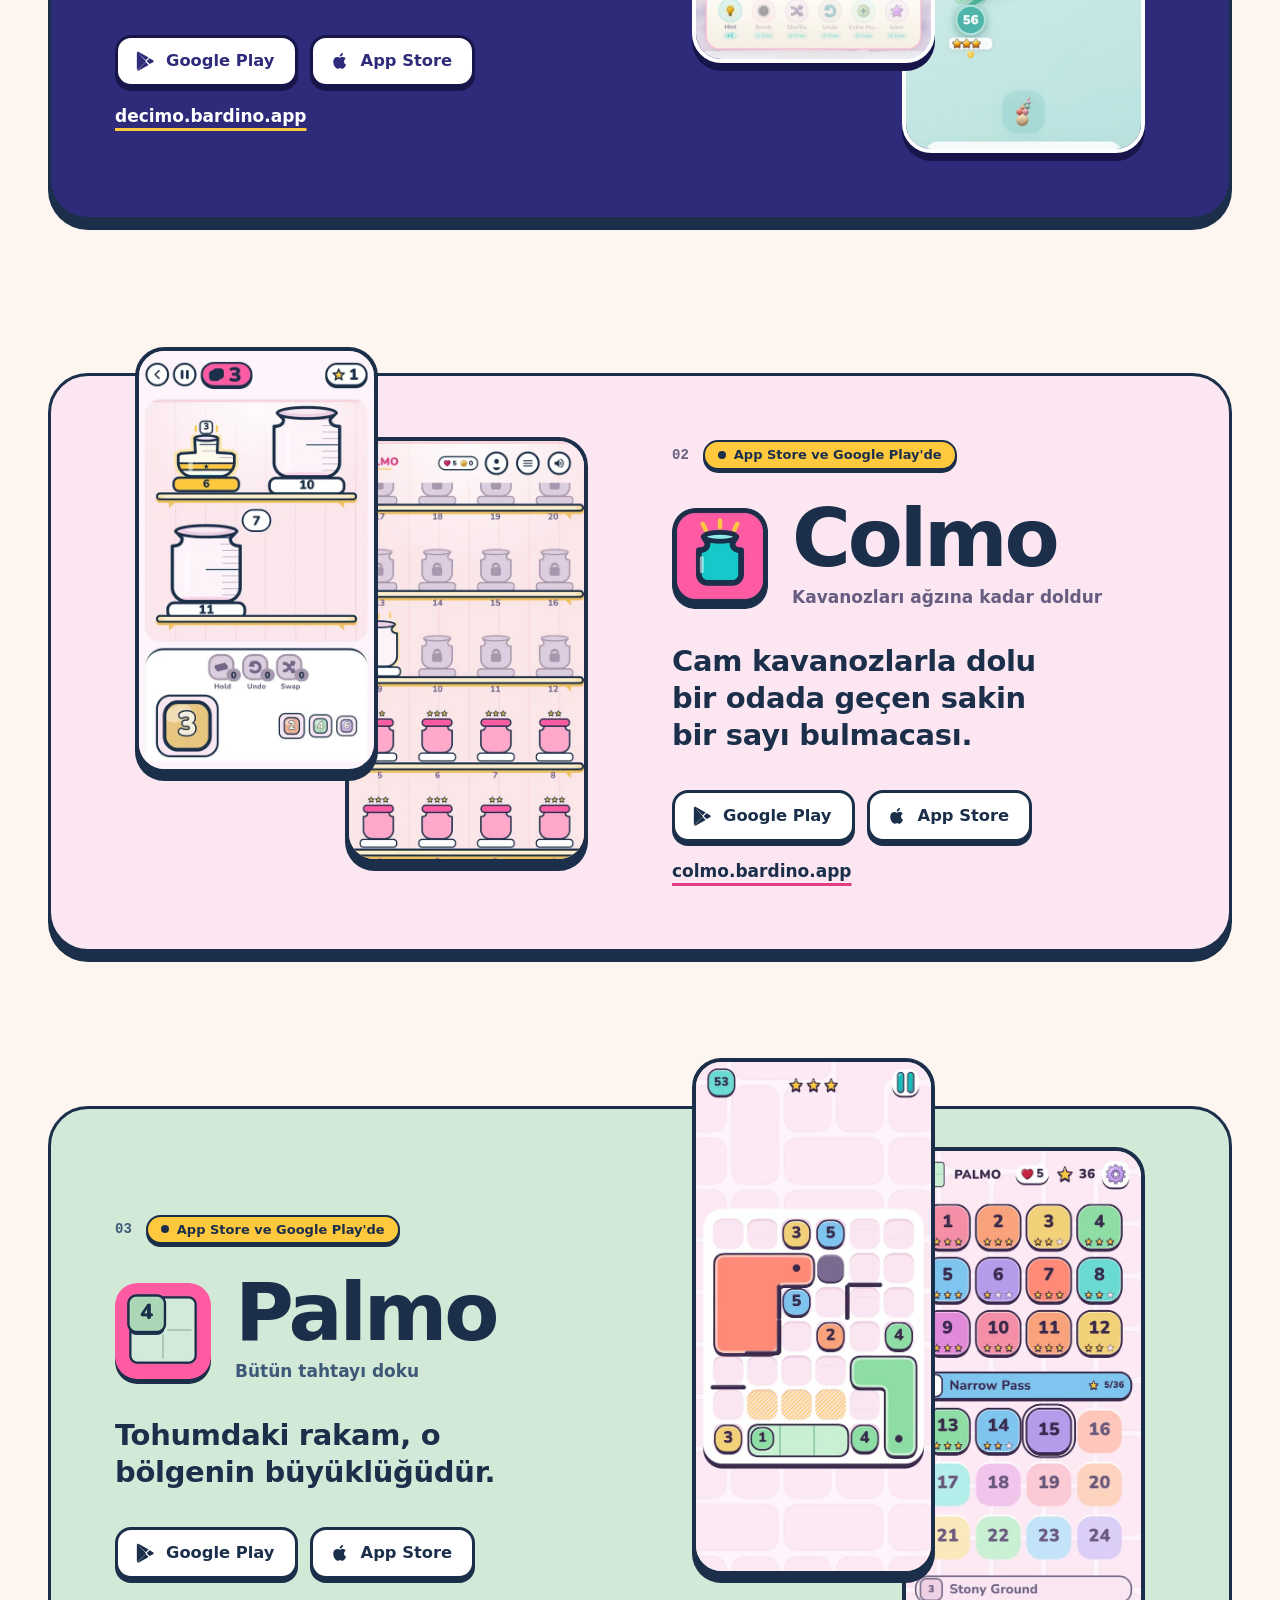
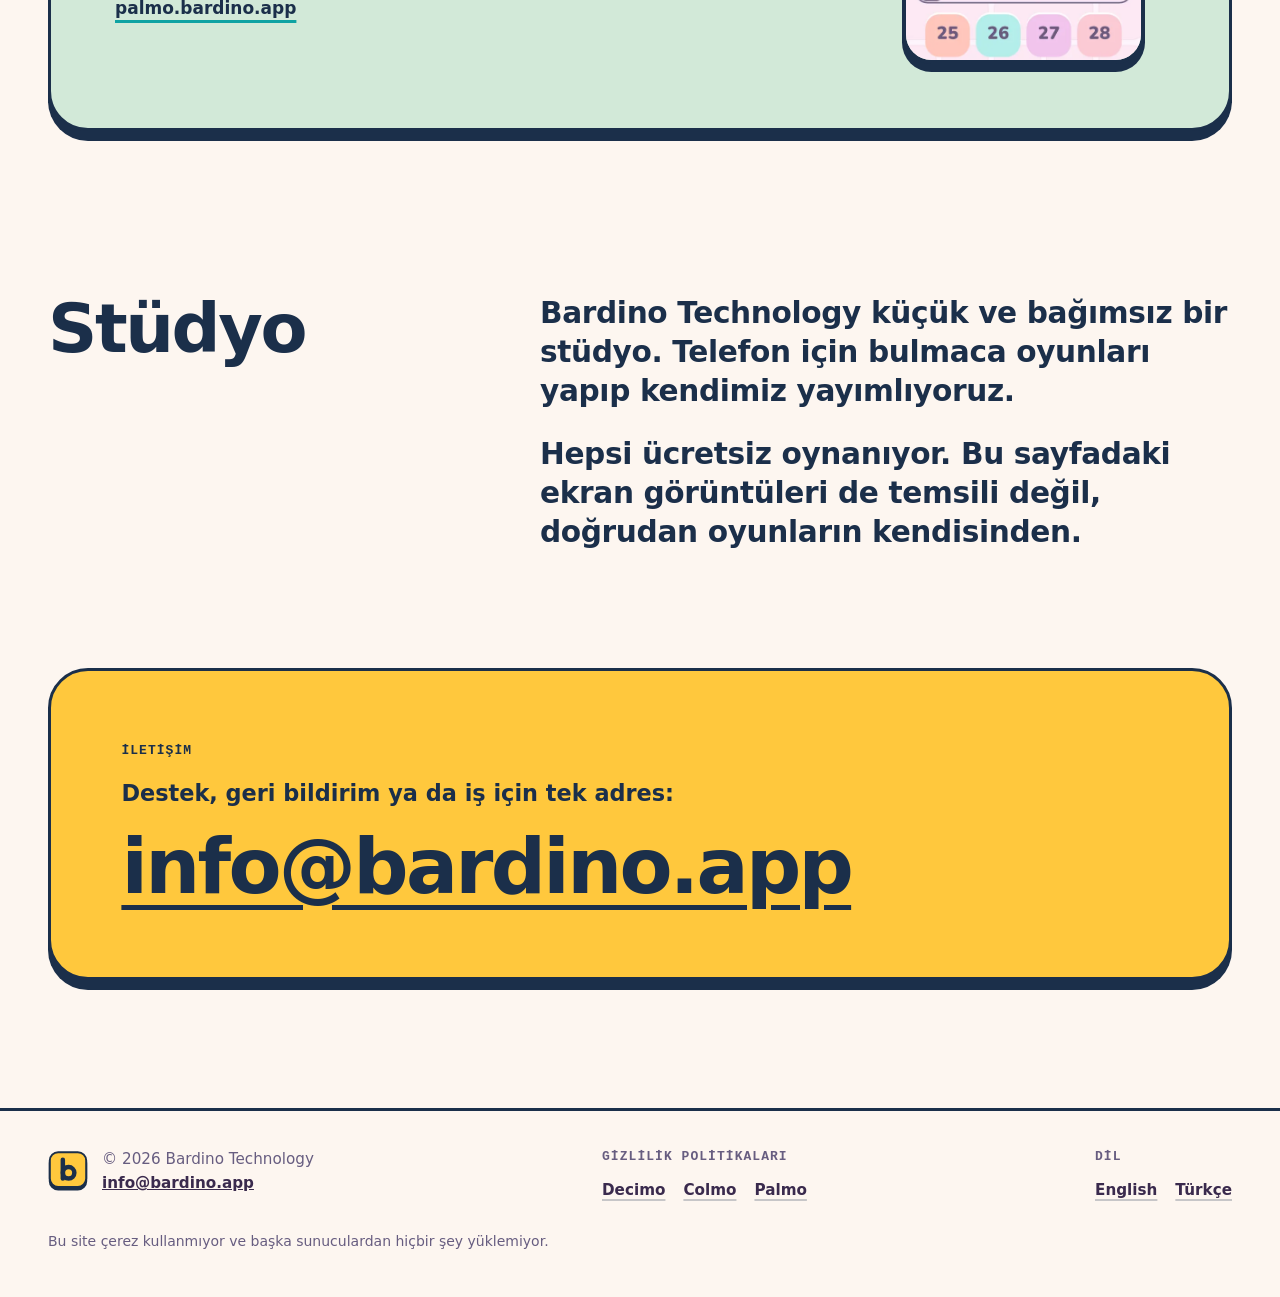
==== commit 8de7c539: "Send the Turkish studio page to Decimo's Turkish page Co-Authored-By: Claude Opus 5.5 <noreply@anthr" ====
--- a/tr/index.html
+++ b/tr/index.html
@@ -145,7 +145,7 @@
             <a class="store" href="https://play.google.com/store/apps/details?id=com.bardino.numberchain" aria-label="Google Play'de Decimo"><svg aria-hidden="true" focusable="false"><use href="#i-play"/></svg>Google Play</a>
             <a class="store" href="https://apps.apple.com/tr/app/decimo-number-chain/id6792291932" aria-label="App Store'da Decimo"><svg aria-hidden="true" focusable="false"><use href="#i-apple"/></svg>App Store</a>
           </div>
-          <a class="site-link" href="https://decimo.bardino.app/"><span class="vh">Sitesi: </span>decimo.bardino.app</a>
+          <a class="site-link" href="https://decimo.bardino.app/tr/"><span class="vh">Sitesi: </span>decimo.bardino.app</a>
         </div>
       </div>
       <div class="game-shots">
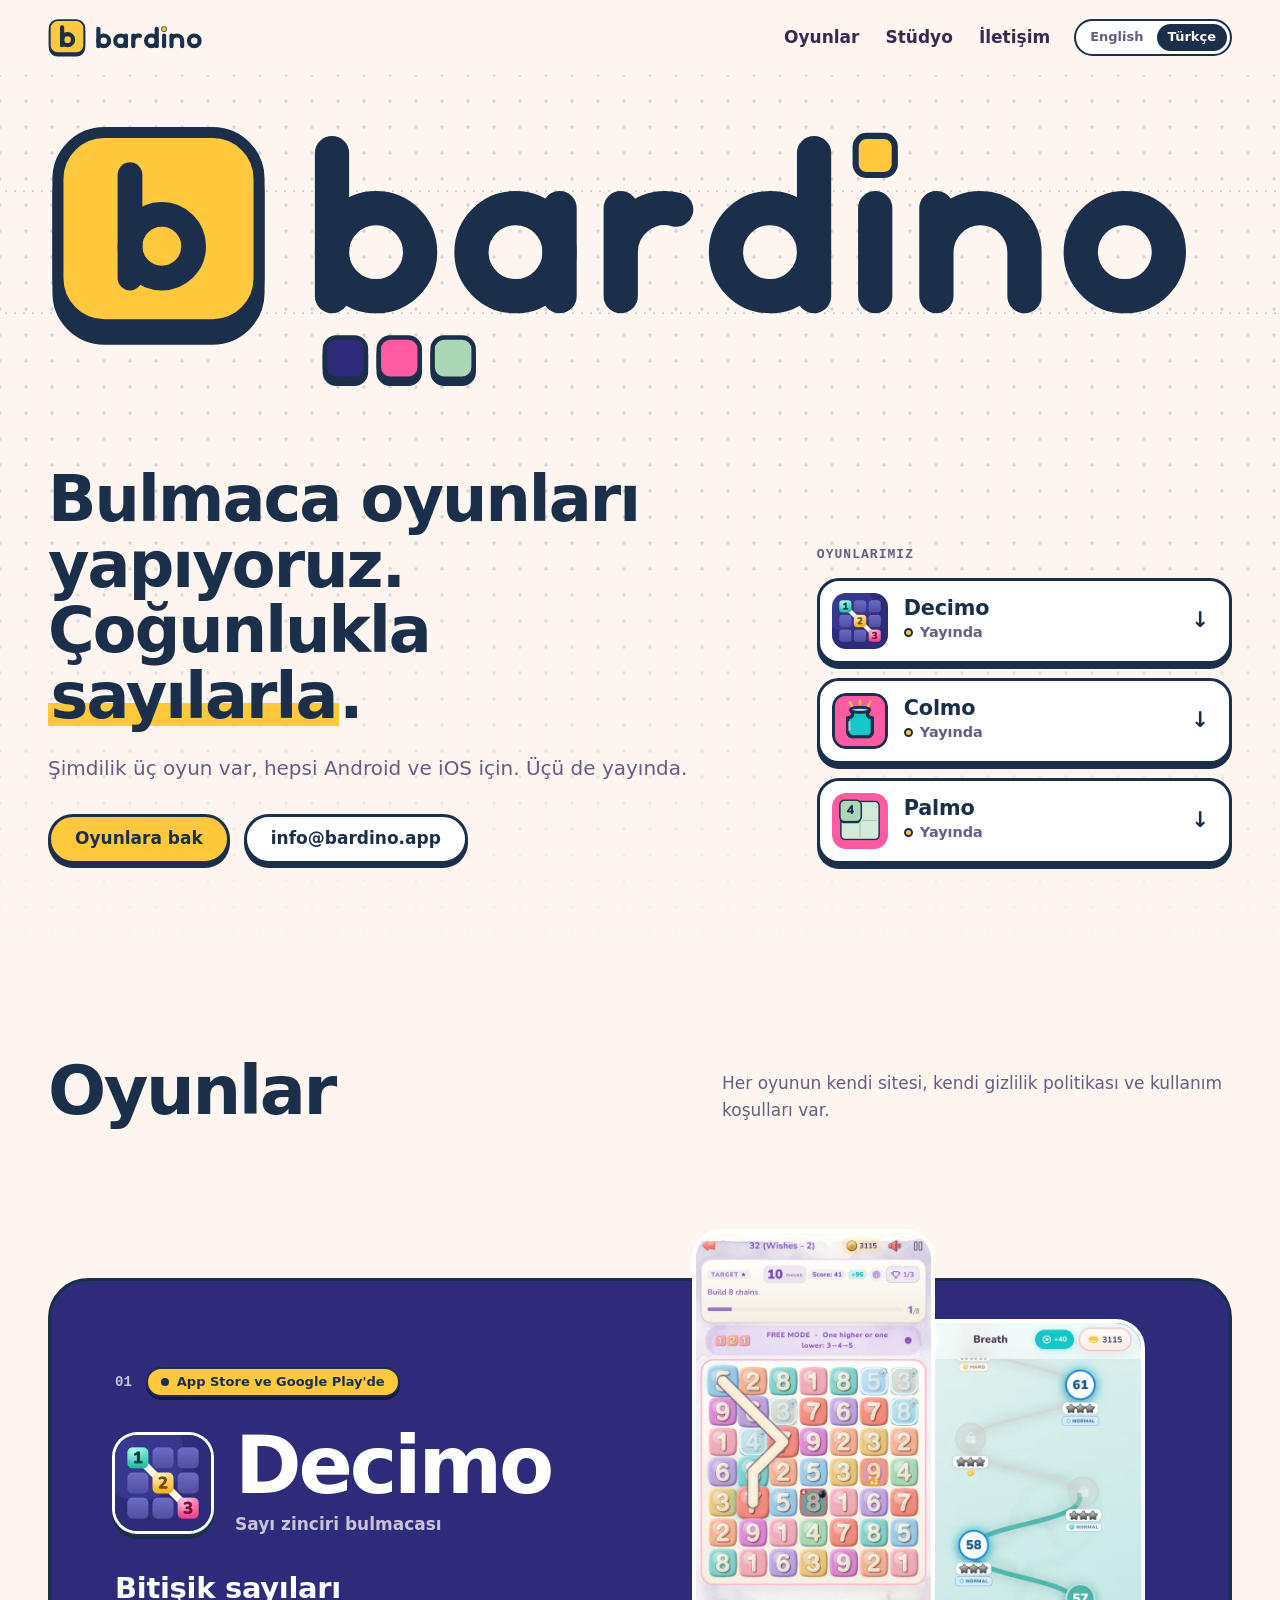
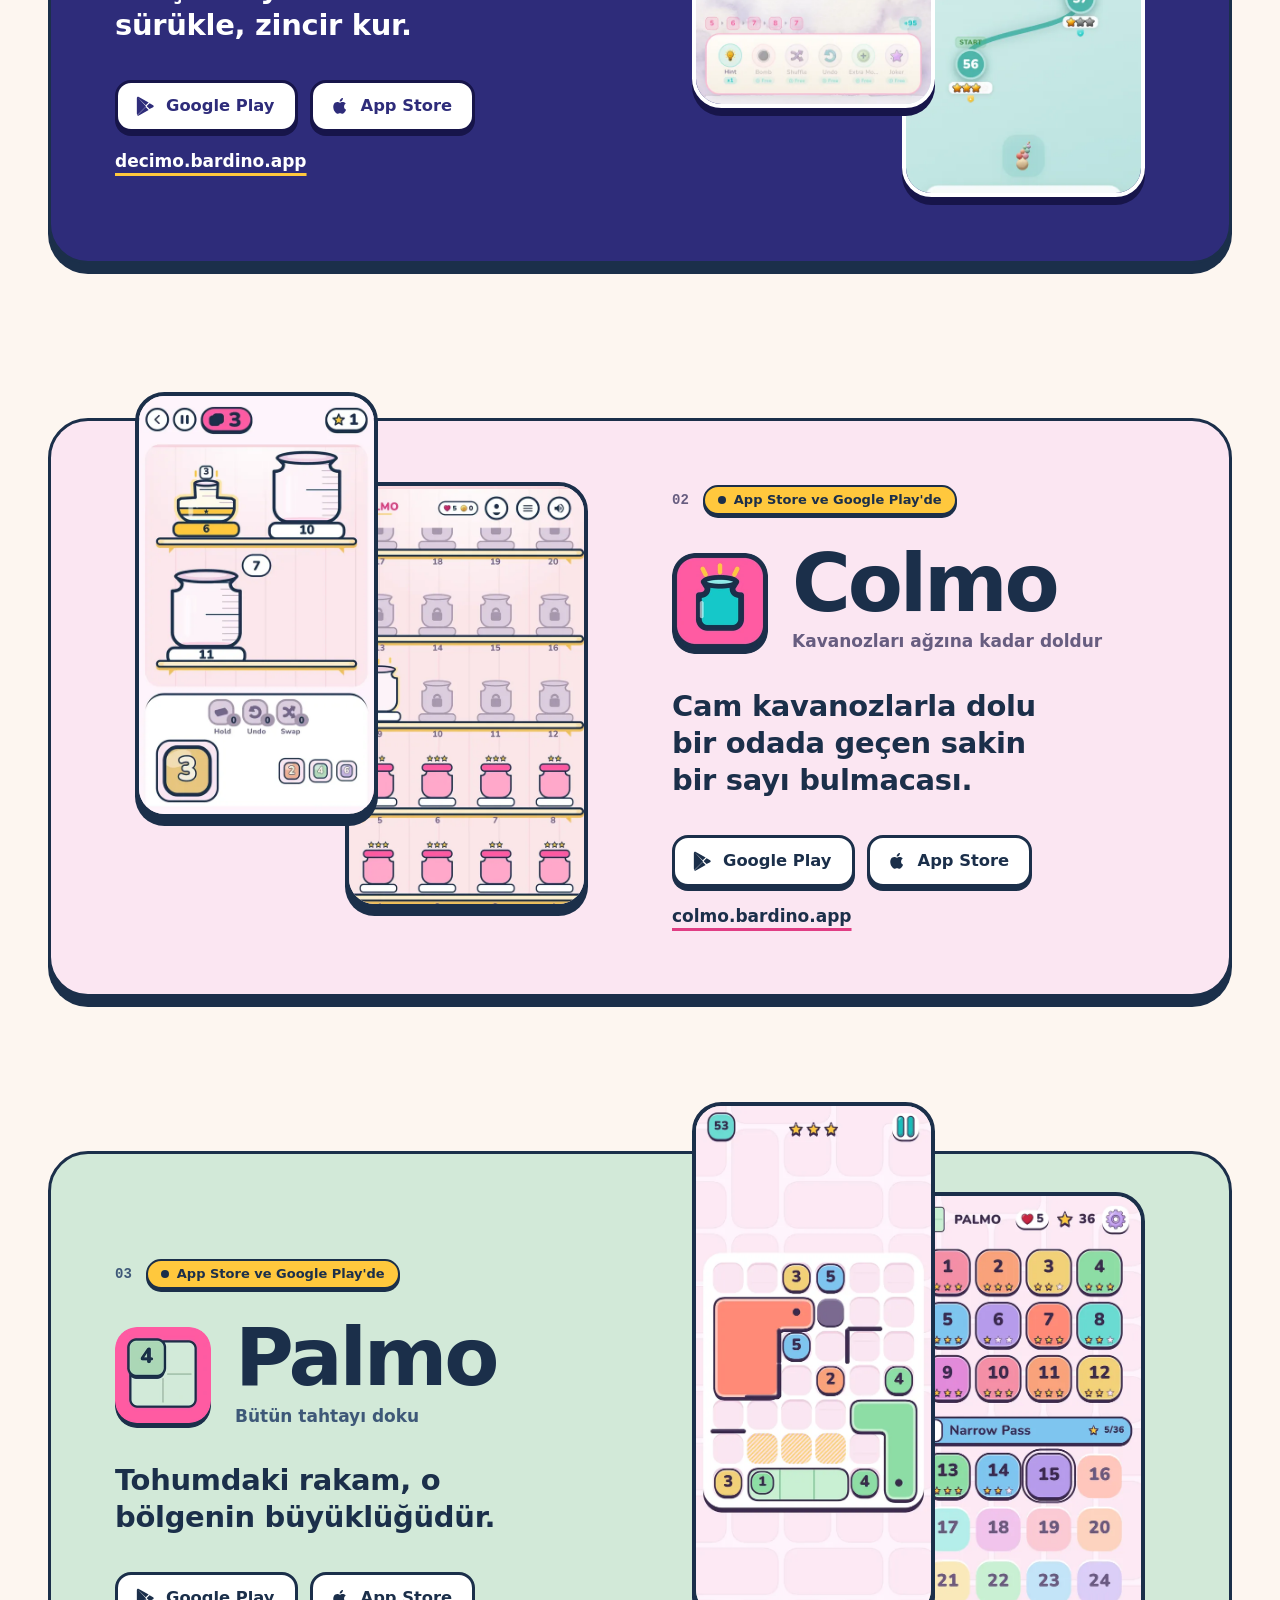
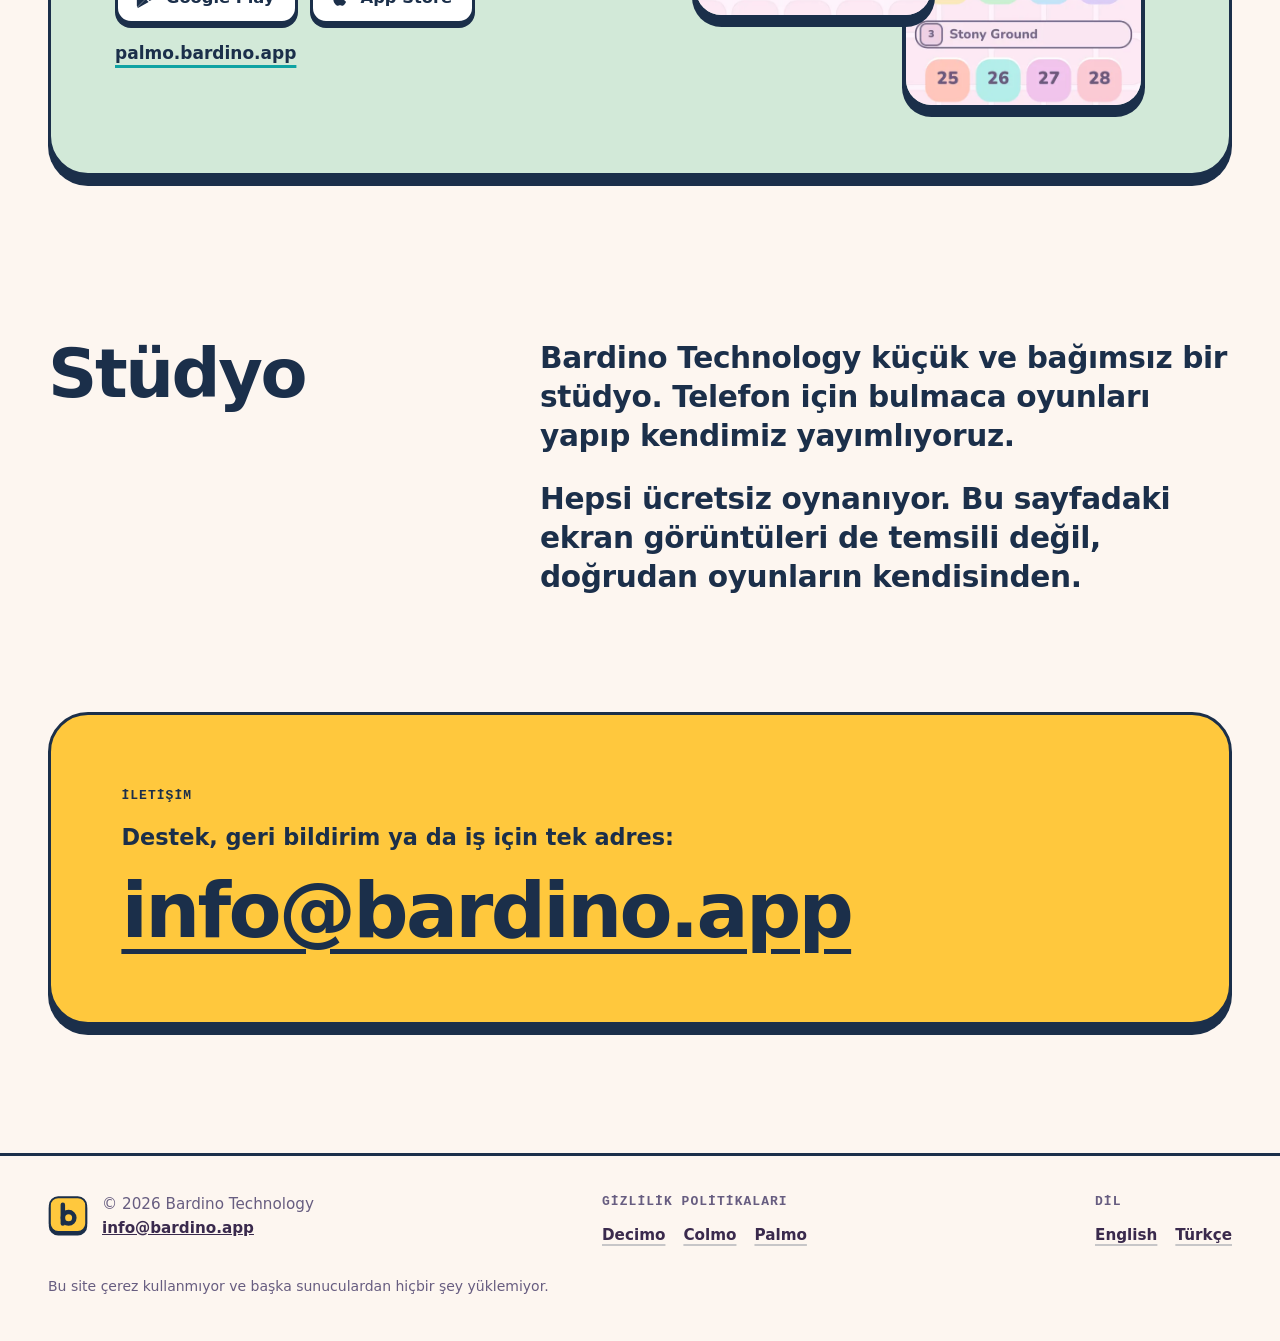
==== commit e4f8282a: "Play the Bardino intro in the hero, and describe the studio and its games for search The hero wordma" ====
--- a/tr/index.html
+++ b/tr/index.html
@@ -34,11 +34,99 @@
 <script type="application/ld+json">
 {
   "@context": "https://schema.org",
-  "@type": "Organization",
-  "name": "Bardino Technology",
-  "url": "https://bardino.app",
-  "email": "info@bardino.app",
-  "logo": "https://bardino.app/apple-touch-icon.png"
+  "@graph": [
+    {
+      "@type": "Organization",
+      "@id": "https://bardino.app/#org",
+      "name": "Bardino Technology",
+      "alternateName": "Bardino",
+      "url": "https://bardino.app/",
+      "email": "info@bardino.app",
+      "logo": {
+        "@type": "ImageObject",
+        "url": "https://bardino.app/apple-touch-icon.png",
+        "width": 180,
+        "height": 180
+      },
+      "contactPoint": {
+        "@type": "ContactPoint",
+        "email": "info@bardino.app",
+        "contactType": "customer support",
+        "availableLanguage": [
+          "en",
+          "tr"
+        ]
+      }
+    },
+    {
+      "@type": "WebSite",
+      "@id": "https://bardino.app/#site",
+      "name": "Bardino",
+      "alternateName": "Bardino Technology",
+      "url": "https://bardino.app/",
+      "inLanguage": "tr",
+      "publisher": {
+        "@id": "https://bardino.app/#org"
+      }
+    },
+    {
+      "@type": "MobileApplication",
+      "name": "Decimo",
+      "url": "https://decimo.bardino.app/tr/",
+      "applicationCategory": "GameApplication",
+      "operatingSystem": "Android, iOS",
+      "offers": {
+        "@type": "Offer",
+        "price": "0",
+        "priceCurrency": "USD"
+      },
+      "publisher": {
+        "@id": "https://bardino.app/#org"
+      },
+      "sameAs": [
+        "https://play.google.com/store/apps/details?id=com.bardino.numberchain",
+        "https://apps.apple.com/app/decimo-number-chain/id6792291932"
+      ]
+    },
+    {
+      "@type": "MobileApplication",
+      "name": "Colmo",
+      "url": "https://colmo.bardino.app/tr/",
+      "applicationCategory": "GameApplication",
+      "operatingSystem": "Android, iOS",
+      "offers": {
+        "@type": "Offer",
+        "price": "0",
+        "priceCurrency": "USD"
+      },
+      "publisher": {
+        "@id": "https://bardino.app/#org"
+      },
+      "sameAs": [
+        "https://play.google.com/store/apps/details?id=com.bardino.colmo",
+        "https://apps.apple.com/app/colmo-jar-puzzle/id6805859722"
+      ]
+    },
+    {
+      "@type": "MobileApplication",
+      "name": "Palmo",
+      "url": "https://palmo.bardino.app/tr/",
+      "applicationCategory": "GameApplication",
+      "operatingSystem": "Android, iOS",
+      "offers": {
+        "@type": "Offer",
+        "price": "0",
+        "priceCurrency": "USD"
+      },
+      "publisher": {
+        "@id": "https://bardino.app/#org"
+      },
+      "sameAs": [
+        "https://play.google.com/store/apps/details?id=com.bardino.palmo",
+        "https://apps.apple.com/app/palmo-number-weave/id6806719070"
+      ]
+    }
+  ]
 }
 </script>
 </head>
@@ -89,19 +177,7 @@
 <section class="hero">
   <div class="wrap">
     <h1><span class="vh">Bardino Technology</span>
-      <svg class="hero-wm" viewBox="0 0 716 152" aria-hidden="true" focusable="false">
-        <g class="wm-rules"><line x1="-3000" y1="50" x2="3716" y2="50"/><line x1="-3000" y1="150" x2="3716" y2="150"/></g>
-        <g fill="none" stroke="currentColor" stroke-width="28" stroke-linecap="round" stroke-linejoin="round">
-          <path d="M16 19V136"/><circle cx="52" cy="100" r="36"/>
-          <circle cx="166" cy="100" r="36"/><path d="M202 64V136"/>
-          <path d="M252 64V136M252 100A36 36 0 0 1 297.32 65.23"/>
-          <circle cx="374" cy="100" r="36"/><path d="M410 19V136"/>
-          <path d="M460 64V136"/>
-          <path d="M510 64V136M510 100A36 36 0 0 1 582 100V136"/>
-          <circle cx="664" cy="100" r="36"/>
-        </g>
-        <rect class="wm-dot" x="444" y="5" width="32" height="32" rx="9" fill="#FFC83D" stroke="currentColor" stroke-width="5"/>
-      </svg>
+      <svg class="hero-wm bardino-intro" viewBox="0 0 600 150" data-bardino-intro role="button" tabindex="0" aria-label="Bardino açılışını sesli oynat" data-sound="../assets/bardino.mp3"><g class="wm-rules"><line x1="-3000" y1="39" x2="3600" y2="39"/><line x1="-3000" y1="101" x2="3600" y2="101"/></g><g class="bi-mark"><g transform="translate(0 6) scale(1.12)"><rect x="4.5" y="9.5" width="91" height="87" rx="21" class="bi-ef bi-es" stroke-width="5"/><rect x="4.5" y="3" width="91" height="87" rx="21" fill="#FFC83D" class="bi-es" stroke-width="5"/><g fill="none" stroke="#1B2F4A" stroke-width="11.2" stroke-linecap="round"><path d="M37.1 22.1V68.9"/><circle cx="51.5" cy="54.5" r="14.4"/></g></g></g><g class="bi-word"><g transform="translate(134 8) scale(.62)" fill="none" stroke="currentColor" stroke-width="28" stroke-linecap="round" stroke-linejoin="round"><path d="M16 19V136"/><circle cx="52" cy="100" r="36"/><circle cx="166" cy="100" r="36"/><path d="M202 64V136"/><path d="M252 64V136M252 100A36 36 0 0 1 297.32 65.23"/><circle cx="374" cy="100" r="36"/><path d="M410 19V136"/><path d="M460 64V136"/><path d="M510 64V136M510 100A36 36 0 0 1 582 100V136"/><circle cx="664" cy="100" r="36"/></g></g><g transform="translate(139 112) scale(.65)"><g class="bi-stone"><rect x="2" y="6" width="32" height="32" rx="9" class="bi-ef bi-es" stroke-width="3.5"/><rect x="2" y="2" width="32" height="32" rx="9" fill="#2E2C7A" class="bi-es" stroke-width="3.5"/></g><g class="bi-stone"><rect x="44" y="6" width="32" height="32" rx="9" class="bi-ef bi-es" stroke-width="3.5"/><rect x="44" y="2" width="32" height="32" rx="9" fill="#FF5BA3" class="bi-es" stroke-width="3.5"/></g><g class="bi-stone"><rect x="86" y="6" width="32" height="32" rx="9" class="bi-ef bi-es" stroke-width="3.5"/><rect x="86" y="2" width="32" height="32" rx="9" fill="#ABD7B6" class="bi-es" stroke-width="3.5"/></g></g><g class="bi-dot" transform="translate(419.2 30.94)"><rect x="-9.92" y="-19.84" width="19.84" height="19.84" rx="5.58" fill="#FFC83D" class="bi-es" stroke-width="3.1"/></g></svg>
     </h1>
 
     <div class="hero-body">
@@ -247,5 +323,6 @@
     <p class="fine">Bu site çerez kullanmıyor ve başka sunuculardan hiçbir şey yüklemiyor.</p>
   </div>
 </footer>
+<script src="../assets/bardino-intro.js" defer></script>
 </body>
 </html>
--- a/assets/site.css
+++ b/assets/site.css
@@ -97,17 +97,16 @@
 }
 .hero-wm { width: 100%; height: auto; overflow: visible; color: var(--ink); }
 .wm-rules line { stroke: var(--rule); stroke-width: 1.5; stroke-dasharray: 2 7; vector-effect: non-scaling-stroke; }
-.wm-dot { transform-box: fill-box; transform-origin: 50% 100%; }
-@media (prefers-reduced-motion: no-preference) {
-  .wm-dot { animation: dot-drop 1s cubic-bezier(.3, .7, .4, 1) .35s both; }
-}
-@keyframes dot-drop {
-  0% { transform: translateY(-190%) rotate(-24deg); opacity: 0; }
-  40% { opacity: 1; }
-  62% { transform: translateY(6%) rotate(4deg); }
-  80% { transform: translateY(-8%) rotate(-2deg); }
-  100% { transform: none; opacity: 1; }
-}
+/* Bardino kilidi ve acilis filmi (assets/bardino-intro.js). Nokta ucarken
+   kutunun ustune cikiyor; overflow gorunur olmali. Kontur ve golge rengi
+   --bi-edge'den, yazi currentColor'dan. */
+.bardino-intro { overflow: visible; }
+.bardino-intro .bi-ef { fill: var(--bi-edge, #1B2F4A); }
+.bardino-intro .bi-es { stroke: var(--bi-edge, #1B2F4A); }
+/* Basliktaki kilit ayni film: sayfa acilinca bir kez oynar, tiklayinca
+   sesiyle yeniden. Eskiden burada yalniz noktanin dustugu bir CSS
+   animasyonu vardi; uc oyunun acilisiyla ayni film oldu. */
+.hero-wm.bardino-intro { --bi-edge: var(--edge); cursor: pointer; border-radius: 12px; }
 
 .hero-body {
   display: grid; grid-template-columns: minmax(0, 1.25fr) minmax(0, .75fr);
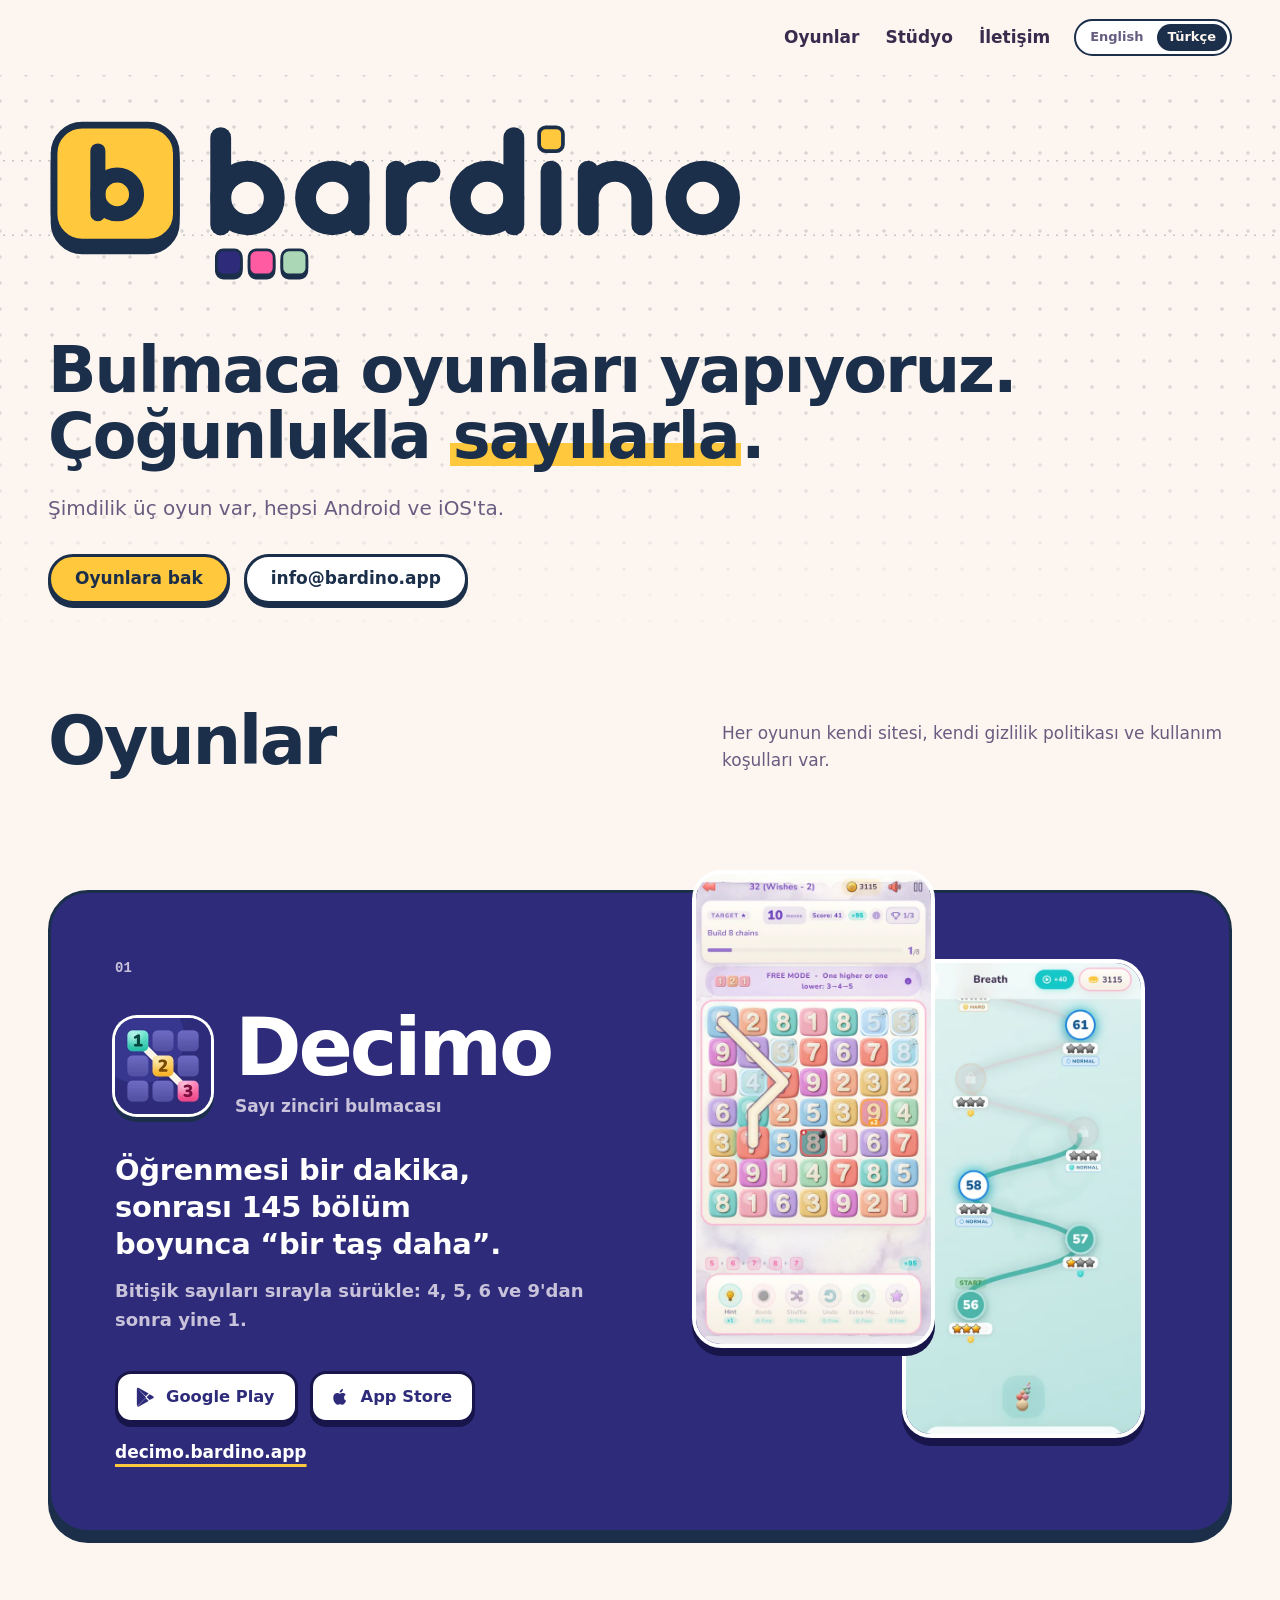
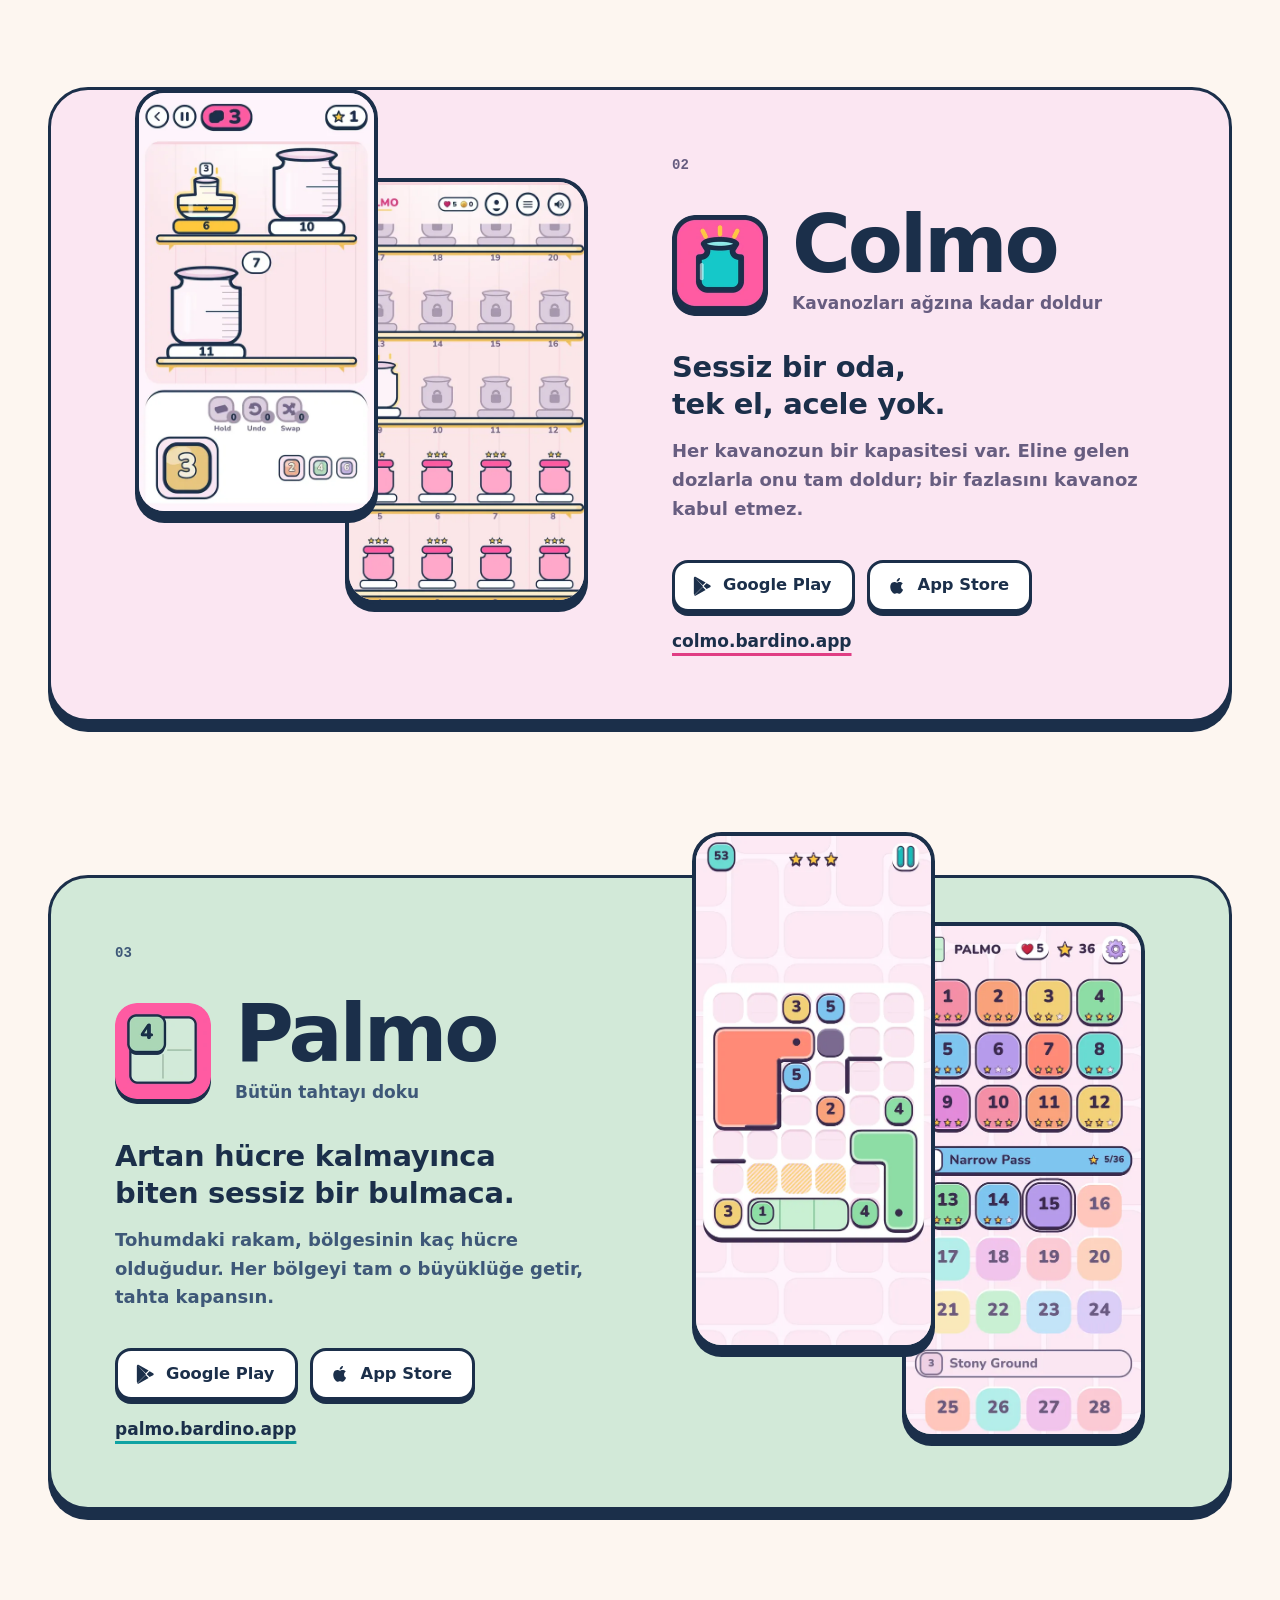
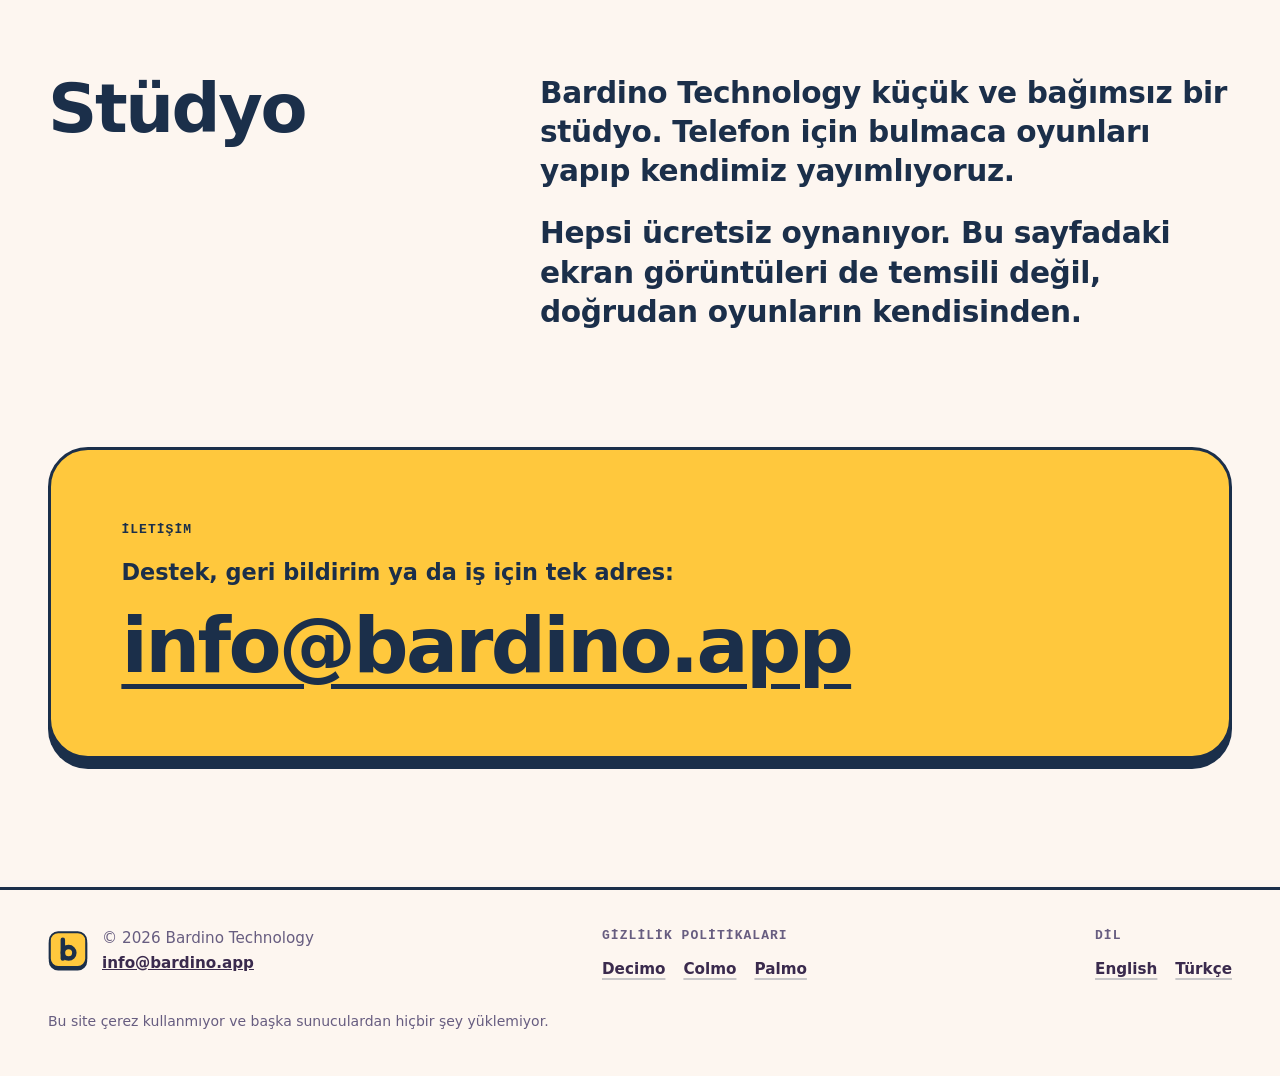
==== commit 4b4264ad: "Show the games sooner on the home page and say how each one feels The hero repeated the games: a lis" ====
--- a/tr/index.html
+++ b/tr/index.html
@@ -139,28 +139,12 @@
     <rect x="4.5" y="3" width="91" height="87" rx="21" fill="#FFC83D" stroke="#1B2F4A" stroke-width="5"/>
     <g fill="none" stroke="#1B2F4A" stroke-width="11.2" stroke-linecap="round"><path d="M37.1 22.1V68.9"/><circle cx="51.5" cy="54.5" r="14.4"/></g>
   </symbol>
-  <symbol id="bd-wm" viewBox="0 0 716 152">
-    <g fill="none" stroke="currentColor" stroke-width="28" stroke-linecap="round" stroke-linejoin="round">
-      <path d="M16 19V136"/><circle cx="52" cy="100" r="36"/>
-      <circle cx="166" cy="100" r="36"/><path d="M202 64V136"/>
-      <path d="M252 64V136M252 100A36 36 0 0 1 297.32 65.23"/>
-      <circle cx="374" cy="100" r="36"/><path d="M410 19V136"/>
-      <path d="M460 64V136"/>
-      <path d="M510 64V136M510 100A36 36 0 0 1 582 100V136"/>
-      <circle cx="664" cy="100" r="36"/>
-    </g>
-    <rect x="444" y="5" width="32" height="32" rx="9" fill="#FFC83D" stroke="currentColor" stroke-width="5"/>
-  </symbol>
   <symbol id="i-play" viewBox="0 0 24 24"><path d="M3.6 2.3c-.3.3-.5.8-.5 1.4v16.6c0 .6.2 1.1.5 1.4l.1.1 9.3-9.3v-.2L3.6 2.3zM17 15.4l-3.1-3.1v-.2L17 9l.1.1 3.7 2.1c1 .6 1 1.6 0 2.2L17 15.4zM16 16.4l-3.2-3.2-9.2 9.2c.4.4 1 .4 1.7 0l10.7-6zM16 8.1L5.3 2.1c-.7-.4-1.3-.4-1.7 0l9.2 9.2L16 8.1z"/></symbol>
   <symbol id="i-apple" viewBox="0 0 24 24"><path d="M16.4 12.7c0-2.2 1.8-3.3 1.9-3.4-1-1.5-2.6-1.7-3.2-1.7-1.4-.1-2.7.8-3.3.8-.7 0-1.7-.8-2.8-.8-1.5 0-2.8.8-3.6 2.1-1.5 2.6-.4 6.5 1.1 8.6.7 1 1.6 2.2 2.7 2.2 1.1 0 1.5-.7 2.8-.7 1.3 0 1.6.7 2.8.7 1.2 0 1.9-1 2.6-2.1.8-1.2 1.2-2.4 1.2-2.4s-2.2-.9-2.2-3.3zM14.3 5.9c.6-.7 1-1.7.9-2.7-.9 0-2 .6-2.6 1.3-.6.6-1.1 1.7-.9 2.6 1 .1 2-.5 2.6-1.2z"/></symbol>
 </svg>
 
 <header class="site-head">
   <div class="wrap">
-    <a class="brand" href="./" aria-label="Bardino Technology, ana sayfa">
-      <svg class="brand-mark" aria-hidden="true" focusable="false"><use href="#bd-mark"/></svg>
-      <svg class="brand-wm" aria-hidden="true" focusable="false"><use href="#bd-wm"/></svg>
-    </a>
     <nav class="site-nav" aria-label="Ana menü">
       <a href="#games">Oyunlar</a>
       <a href="#studio">Stüdyo</a>
@@ -183,20 +167,12 @@
     <div class="hero-body">
       <div>
         <p class="statement">Bulmaca oyunları yapıyoruz.<br>Çoğunlukla <em>sayılarla</em>.</p>
-        <p class="lead">Şimdilik üç oyun var, hepsi Android ve iOS için. Üçü de yayında.</p>
+        <p class="lead">Şimdilik üç oyun var, hepsi Android ve iOS'ta.</p>
         <div class="actions">
           <a class="btn btn-primary" href="#games">Oyunlara bak</a>
           <a class="btn" href="mailto:info@bardino.app">info@bardino.app</a>
         </div>
       </div>
-      <div>
-        <p class="index-label" id="index-label">Oyunlarımız</p>
-        <ul class="index" aria-labelledby="index-label">
-          <li><a href="#decimo"><img src="../assets/games/decimo-icon.webp" width="56" height="56" alt=""><span><b>Decimo</b><small class="status live">Yayında</small></span><span class="arrow" aria-hidden="true">&darr;</span></a></li>
-          <li><a href="#colmo"><img src="../assets/games/colmo-icon.webp" width="56" height="56" alt=""><span><b>Colmo</b><small class="status live">Yayında</small></span><span class="arrow" aria-hidden="true">&darr;</span></a></li>
-          <li><a href="#palmo"><img src="../assets/games/palmo-icon.webp" width="56" height="56" alt=""><span><b>Palmo</b><small class="status live">Yayında</small></span><span class="arrow" aria-hidden="true">&darr;</span></a></li>
-        </ul>
-      </div>
     </div>
   </div>
 </section>
@@ -210,12 +186,13 @@
 
     <article class="game game--decimo" id="decimo" aria-labelledby="decimo-name">
       <div class="game-text">
-        <p class="game-meta"><span class="game-num">01</span><span class="chip chip-live">App Store ve Google Play'de</span></p>
+        <p class="game-meta"><span class="game-num">01</span></p>
         <div class="game-head">
           <img class="game-icon" src="../assets/games/decimo-icon.webp" width="104" height="104" alt="" loading="lazy" decoding="async">
           <div><h3 id="decimo-name">Decimo</h3><p class="game-tag">Sayı zinciri bulmacası</p></div>
         </div>
-        <p class="game-line">Bitişik sayıları sürükle, zincir kur.</p>
+        <p class="game-line">Öğrenmesi bir dakika, sonrası 145 bölüm boyunca “bir taş daha”.</p>
+        <p class="game-rule">Bitişik sayıları sırayla sürükle: 4, 5, 6 ve 9'dan sonra yine 1.</p>
         <div class="game-actions">
           <div class="stores">
             <a class="store" href="https://play.google.com/store/apps/details?id=com.bardino.numberchain" aria-label="Google Play'de Decimo"><svg aria-hidden="true" focusable="false"><use href="#i-play"/></svg>Google Play</a>
@@ -232,12 +209,13 @@
 
     <article class="game game--colmo" id="colmo" aria-labelledby="colmo-name">
       <div class="game-text">
-        <p class="game-meta"><span class="game-num">02</span><span class="chip chip-live">App Store ve Google Play'de</span></p>
+        <p class="game-meta"><span class="game-num">02</span></p>
         <div class="game-head">
           <img class="game-icon" src="../assets/games/colmo-icon.webp" width="104" height="104" alt="" loading="lazy" decoding="async">
           <div><h3 id="colmo-name">Colmo</h3><p class="game-tag">Kavanozları ağzına kadar doldur</p></div>
         </div>
-        <p class="game-line">Cam kavanozlarla dolu bir odada geçen sakin bir sayı bulmacası.</p>
+        <p class="game-line">Sessiz bir oda, tek el, acele yok.</p>
+        <p class="game-rule">Her kavanozun bir kapasitesi var. Eline gelen dozlarla onu tam doldur; bir fazlasını kavanoz kabul etmez.</p>
         <div class="game-actions">
           <div class="stores">
             <a class="store" href="https://play.google.com/store/apps/details?id=com.bardino.colmo" aria-label="Google Play'de Colmo"><svg aria-hidden="true" focusable="false"><use href="#i-play"/></svg>Google Play</a>
@@ -254,12 +232,13 @@
 
     <article class="game game--palmo" id="palmo" aria-labelledby="palmo-name">
       <div class="game-text">
-        <p class="game-meta"><span class="game-num">03</span><span class="chip chip-live">App Store ve Google Play'de</span></p>
+        <p class="game-meta"><span class="game-num">03</span></p>
         <div class="game-head">
           <img class="game-icon" src="../assets/games/palmo-icon.webp" width="104" height="104" alt="" loading="lazy" decoding="async">
           <div><h3 id="palmo-name">Palmo</h3><p class="game-tag">Bütün tahtayı doku</p></div>
         </div>
-        <p class="game-line">Tohumdaki rakam, o bölgenin büyüklüğüdür.</p>
+        <p class="game-line">Artan hücre kalmayınca biten sessiz bir bulmaca.</p>
+        <p class="game-rule">Tohumdaki rakam, bölgesinin kaç hücre olduğudur. Her bölgeyi tam o büyüklüğe getir, tahta kapansın.</p>
         <div class="game-actions">
           <div class="stores">
             <a class="store" href="https://play.google.com/store/apps/details?id=com.bardino.palmo" aria-label="Google Play'de Palmo"><svg aria-hidden="true" focusable="false"><use href="#i-play"/></svg>Google Play</a>
--- a/assets/site.css
+++ b/assets/site.css
@@ -74,9 +74,6 @@
 
 /* Header */
 .site-head .wrap { display: flex; align-items: center; gap: 16px 28px; padding-block: 18px; }
-.brand { display: inline-flex; align-items: center; gap: 10px; color: var(--ink); text-decoration: none; border-radius: 10px; }
-.brand-mark { width: 38px; height: 38px; flex: none; }
-.brand-wm { width: 106px; height: 22.5px; }
 .site-nav { margin-left: auto; display: flex; align-items: center; gap: 8px 22px; }
 .site-nav > a { padding: 6px 2px; color: var(--text); font-weight: 700; text-decoration: none; }
 .site-nav > a:hover { text-decoration: underline; text-decoration-thickness: 2px; text-underline-offset: 5px; }
@@ -87,7 +84,7 @@
 @media (max-width: 600px) { .site-nav > a { display: none; } }
 
 /* Hero */
-.hero { position: relative; isolation: isolate; overflow: clip; padding: clamp(12px, 3vw, 40px) 0 clamp(64px, 9vw, 120px); }
+.hero { position: relative; isolation: isolate; overflow: clip; padding: clamp(12px, 3vw, 40px) 0 clamp(40px, 5vw, 72px); }
 .hero::before {
   content: ""; position: absolute; inset: 0; z-index: -1;
   background-image: radial-gradient(circle, var(--dot) 1.5px, transparent 1.8px);
@@ -95,7 +92,10 @@
   -webkit-mask-image: linear-gradient(#000 50%, transparent);
   mask-image: linear-gradient(#000 50%, transparent);
 }
-.hero-wm { width: 100%; height: auto; overflow: visible; color: var(--ink); }
+/* Ana sayfada baslikta logo yok; bu kilit sayfanin tek logosu. Tam
+   genislikte masaustunde 300px'lik dev bir isaret oluyordu, kartlar ilk
+   ekrana sigmiyordu. */
+.hero-wm { width: min(100%, 720px); height: auto; overflow: visible; color: var(--ink); }
 .wm-rules line { stroke: var(--rule); stroke-width: 1.5; stroke-dasharray: 2 7; vector-effect: non-scaling-stroke; }
 /* Bardino kilidi ve acilis filmi (assets/bardino-intro.js). Nokta ucarken
    kutunun ustune cikiyor; overflow gorunur olmali. Kontur ve golge rengi
@@ -108,10 +108,7 @@
    animasyonu vardi; uc oyunun acilisiyla ayni film oldu. */
 .hero-wm.bardino-intro { --bi-edge: var(--edge); cursor: pointer; border-radius: 12px; }
 
-.hero-body {
-  display: grid; grid-template-columns: minmax(0, 1.25fr) minmax(0, .75fr);
-  gap: clamp(36px, 6vw, 96px); align-items: end; margin-top: clamp(28px, 4.5vw, 64px);
-}
+.hero-body { margin-top: clamp(24px, 3.5vw, 48px); }
 .statement {
   color: var(--ink); font-family: var(--font-display); font-weight: 800;
   font-size: clamp(2.1rem, 1.1rem + 3.6vw, 4rem); line-height: 1.03; letter-spacing: -.03em;
@@ -133,32 +130,13 @@
 .btn:active { transform: translateY(3px); box-shadow: 0 1px 0 var(--edge); }
 .btn-primary { background: var(--yellow); color: #1B2F4A; }
 
-.index-label, .foot-col h2, .contact-card h2 {
+.foot-col h2, .contact-card h2 {
   color: var(--text-2); font-family: var(--font-mono); font-size: .8125rem; font-weight: 700;
   letter-spacing: .08em; text-transform: uppercase;
 }
-.index-label { margin-bottom: 12px; }
-.index { display: grid; gap: 14px; padding: 0; list-style: none; }
-.index a {
-  display: grid; grid-template-columns: auto minmax(0, 1fr) auto; align-items: center; gap: 16px;
-  padding: 12px 20px 12px 12px; border: 3px solid var(--edge); border-radius: 22px;
-  background: var(--surface); color: var(--ink); box-shadow: 0 5px 0 var(--edge);
-  text-decoration: none; transition: transform .15s ease, box-shadow .15s ease;
-}
-.index a:hover { transform: translateY(-2px); box-shadow: 0 7px 0 var(--edge); }
-.index img { width: 56px; height: 56px; border-radius: 14px; }
-.index b { display: block; font-family: var(--font-display); font-size: 1.3rem; line-height: 1.15; letter-spacing: -.01em; }
-.index small { display: block; color: var(--text-2); font-size: .9rem; font-weight: 600; }
-.index .arrow { font-size: 1.35rem; font-weight: 800; }
-.status::before {
-  content: ""; display: inline-block; width: 9px; height: 9px; margin-right: 7px;
-  border: 2px solid currentColor; border-radius: 50%;
-}
-.status.live::before { border-color: #1B2F4A; background: var(--yellow); }
-@media (max-width: 880px) { .hero-body { grid-template-columns: 1fr; align-items: start; } }
 
 /* Games */
-.games { padding: clamp(40px, 6vw, 88px) 0 clamp(64px, 9vw, 128px); }
+.games { padding: clamp(24px, 3vw, 40px) 0 clamp(64px, 9vw, 128px); }
 .section-head { display: flex; flex-wrap: wrap; align-items: end; justify-content: space-between; gap: 16px 40px; }
 .section-head h2, .studio h2 {
   color: var(--ink); font-family: var(--font-display); font-weight: 800;
@@ -177,6 +155,7 @@
   background: var(--g-bg); color: var(--g-text); box-shadow: 0 10px 0 var(--edge);
   scroll-margin-top: clamp(80px, 11vw, 150px);
 }
+.section-head + .game { margin-top: clamp(72px, 9vw, 136px); }
 .game--decimo {
   --g-bg: #2E2C7A; --g-head: #FFFFFF; --g-text: #E4DFF2; --g-text-2: #C9C2DB; --g-accent: #FFC83D;
   --g-shot-edge: #FFFFFF; --g-shot-lift: #17154A; --g-btn-fg: #2E2C7A; --g-btn-edge: #17154A; --focus: #FFC83D;
@@ -186,13 +165,6 @@
 .game-text { position: relative; z-index: 2; }
 .game-meta { display: flex; flex-wrap: wrap; align-items: center; gap: 10px 14px; }
 .game-num { color: var(--g-text-2); font-family: var(--font-mono); font-size: .875rem; font-weight: 700; }
-.chip {
-  display: inline-flex; align-items: center; gap: 8px; padding: 5px 13px;
-  border: 2px solid currentColor; border-radius: 999px; color: var(--g-head);
-  font-size: .8125rem; font-weight: 800; line-height: 1.2;
-}
-.chip::before { content: ""; width: 8px; height: 8px; border-radius: 50%; background: currentColor; }
-.chip-live { border-color: #1B2F4A; background: var(--yellow); color: #1B2F4A; box-shadow: 0 3px 0 var(--g-btn-edge); }
 .game-head { display: flex; align-items: center; gap: clamp(14px, 2vw, 24px); margin-top: clamp(20px, 3vw, 32px); }
 .game-icon { flex: none; width: clamp(64px, 7.5vw, 104px); border-radius: 23%; filter: drop-shadow(0 5px 0 var(--g-edge)); }
 /* Decimo's icon is navy on a navy panel; the white ring is the frame Decimo's own site uses. */
@@ -207,6 +179,7 @@
   font-size: clamp(1.25rem, 1.05rem + .95vw, 1.85rem); font-weight: 650; line-height: 1.28;
   letter-spacing: -.01em; text-wrap: balance;
 }
+.game-rule { max-width: 30em; margin-top: 14px; color: var(--g-text-2); font-size: clamp(1rem, .95rem + .25vw, 1.125rem); font-weight: 600; }
 .game-actions { display: flex; flex-wrap: wrap; align-items: center; gap: 16px 24px; margin-top: clamp(24px, 3vw, 36px); }
 .stores { display: flex; flex-wrap: wrap; gap: 12px; }
 .store {
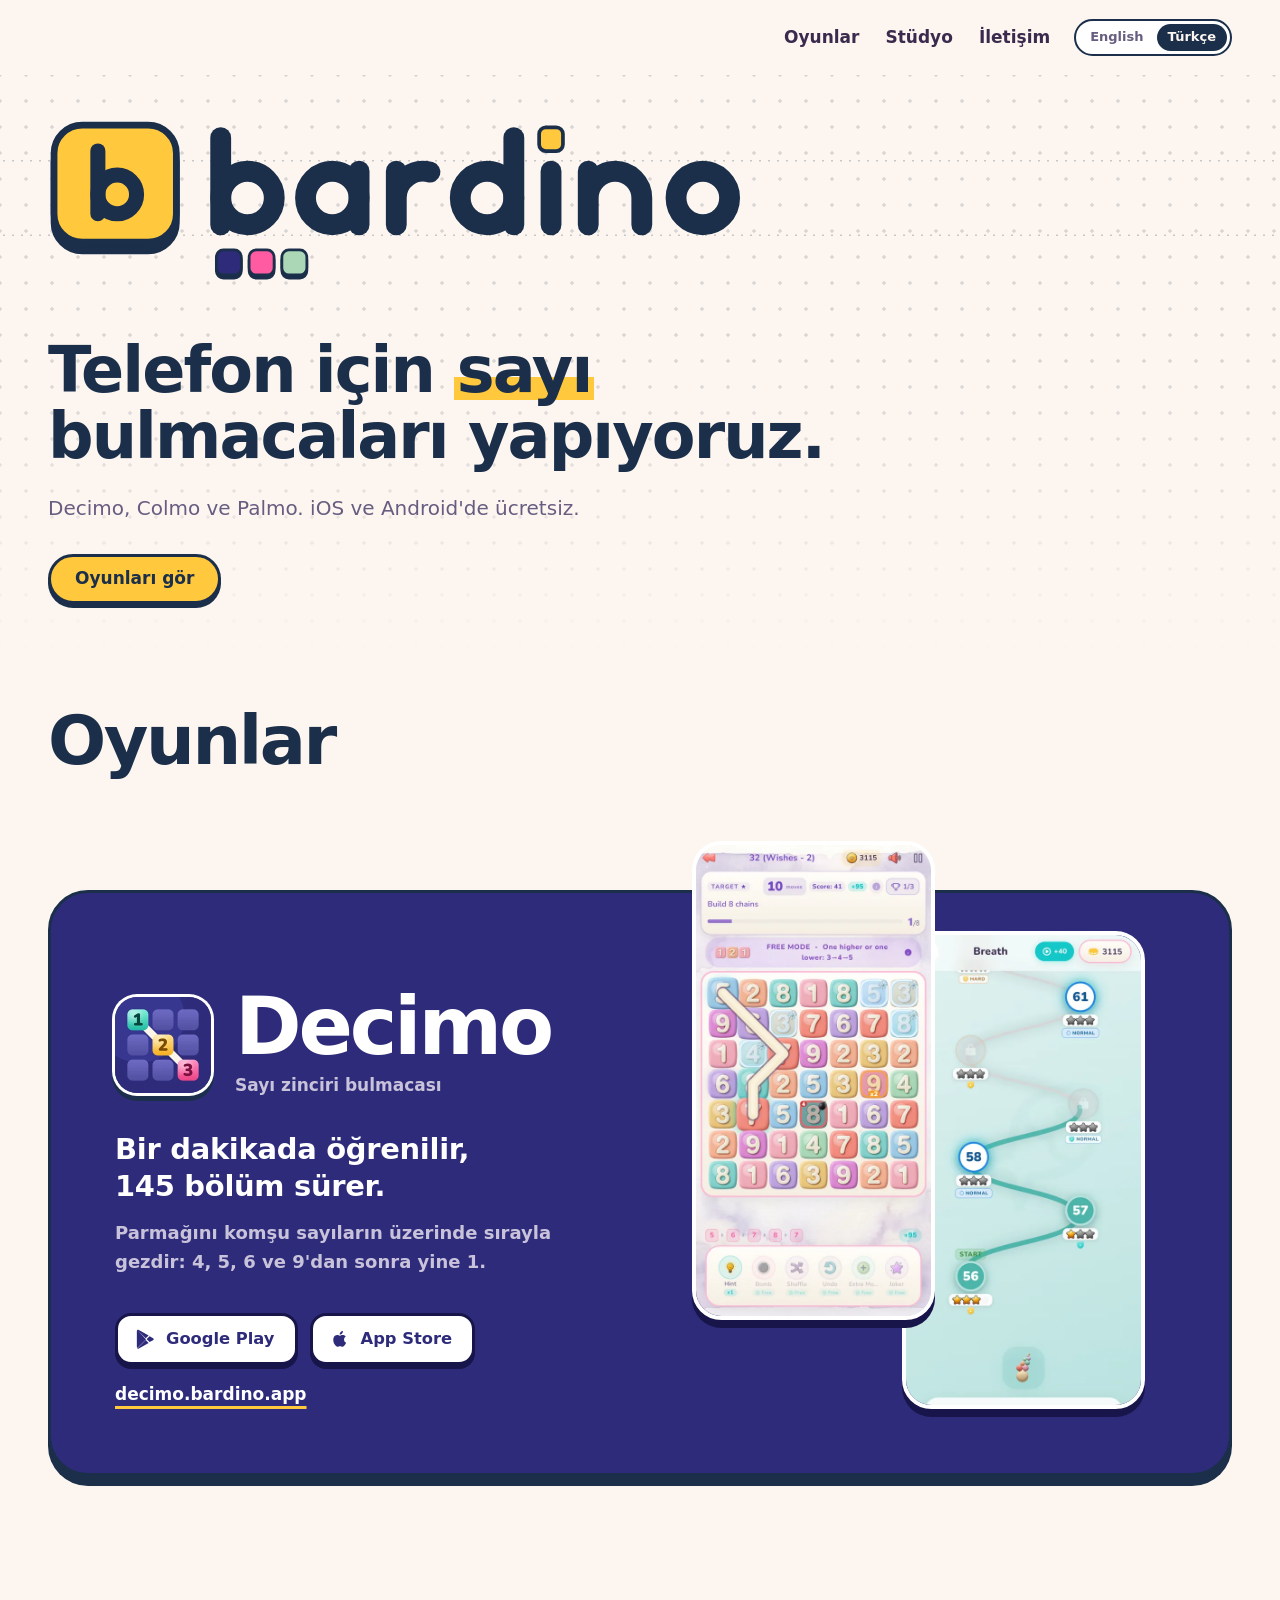
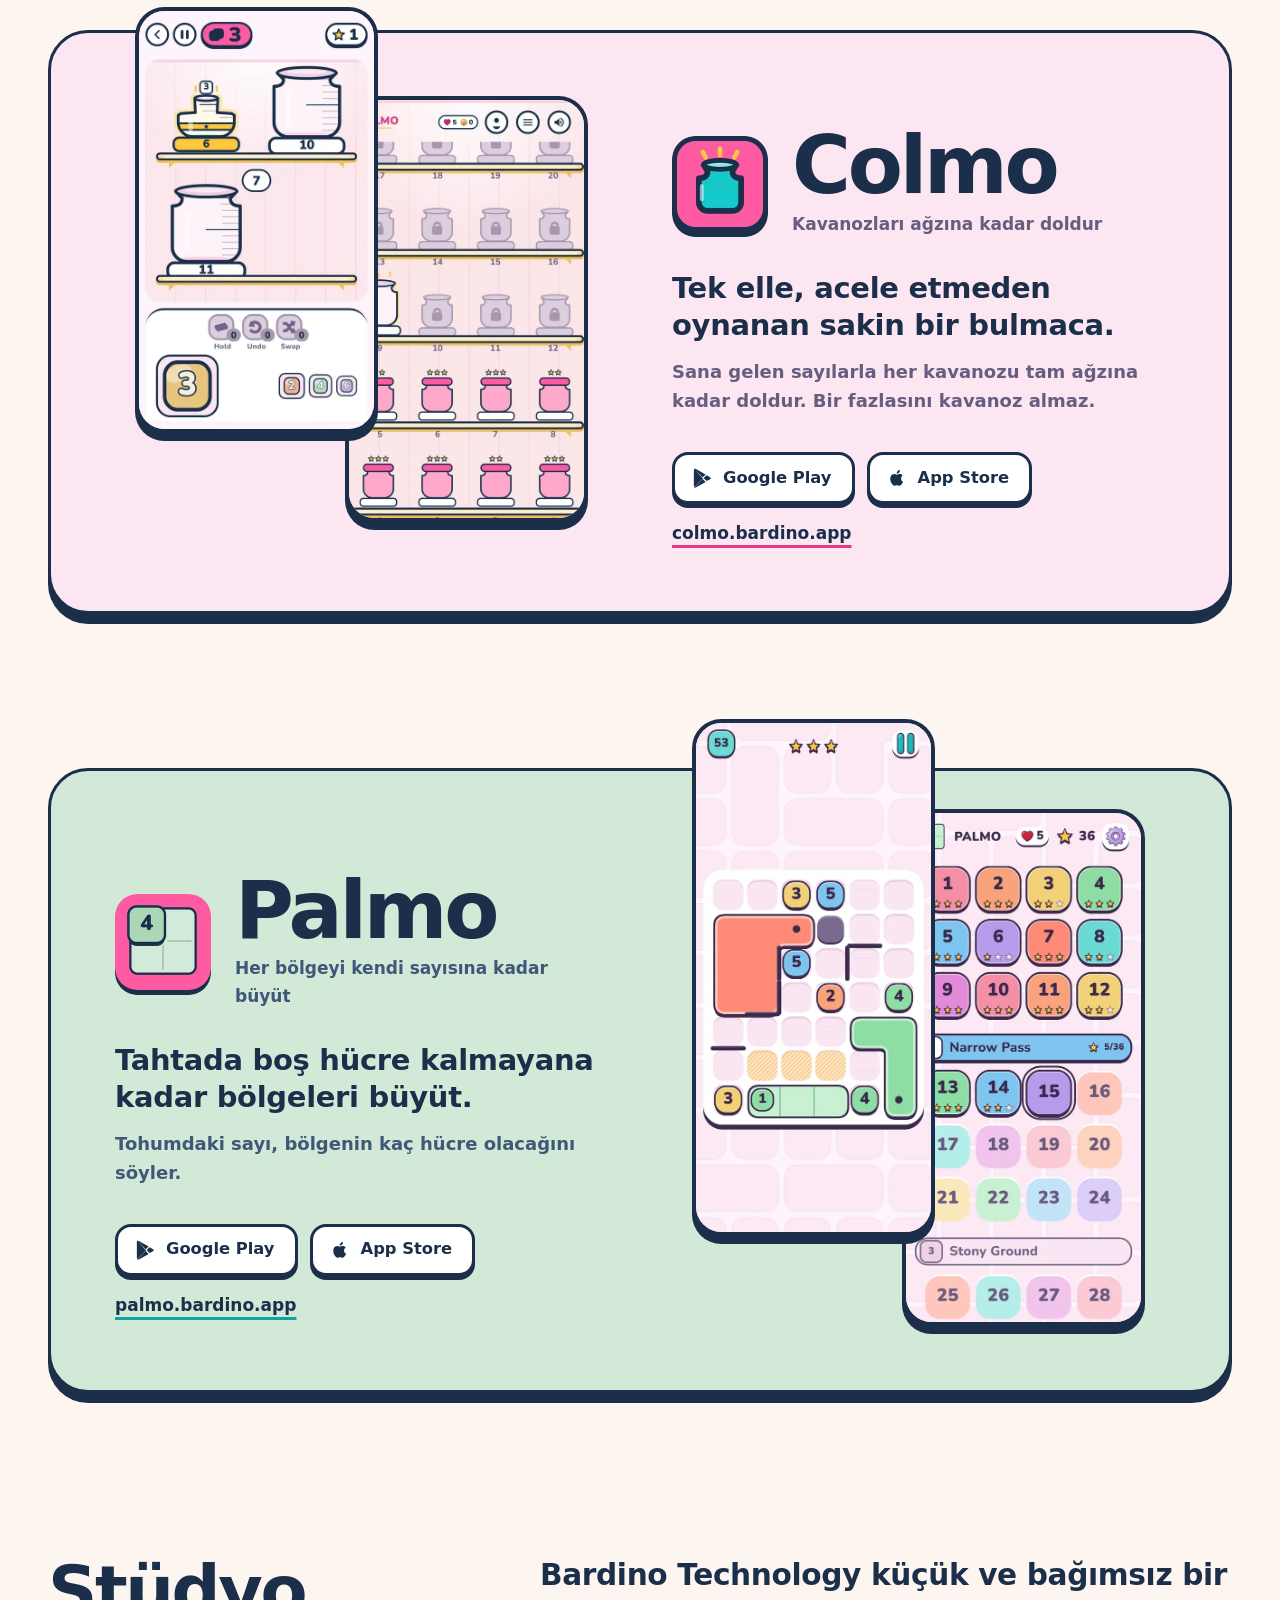
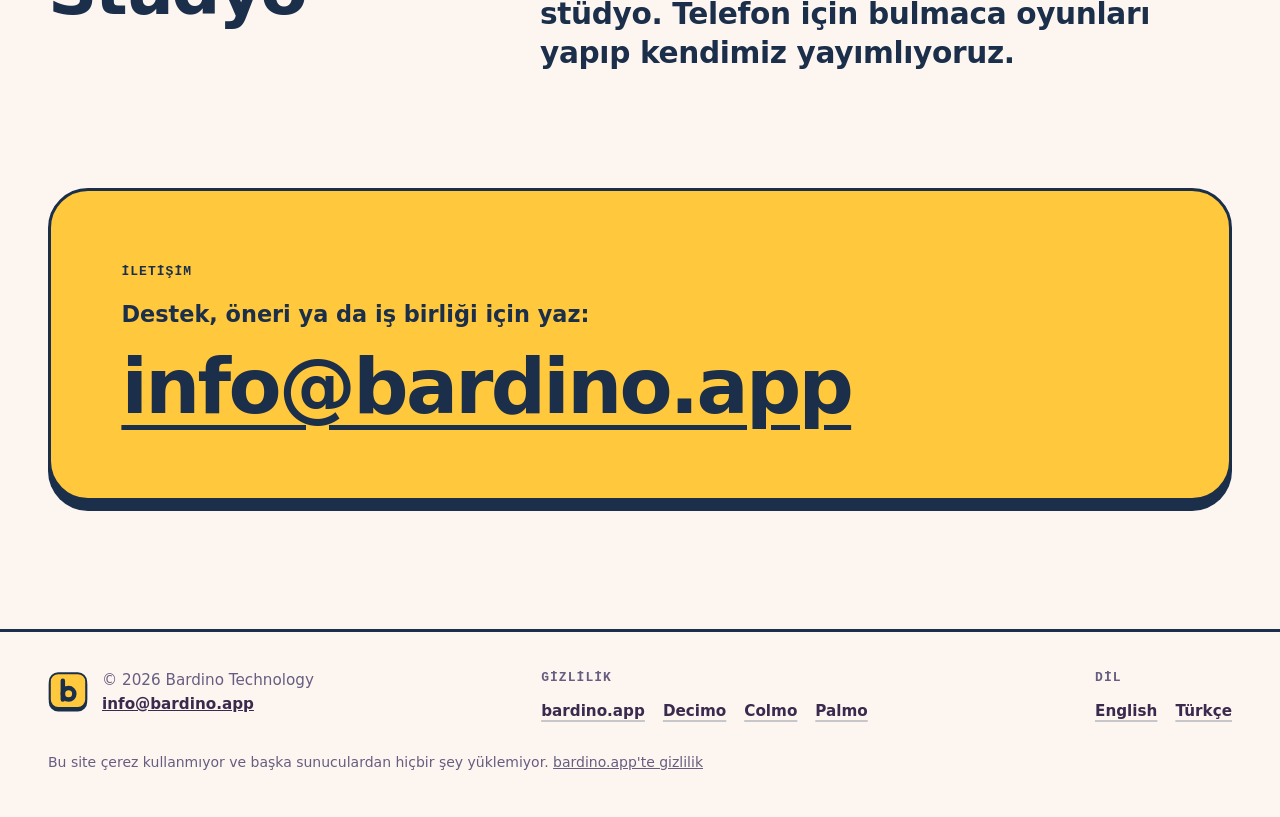
==== commit f1feadbd: "Plainer home page copy and a privacy page for bardino.app itself After the outside review: the hero " ====
--- a/tr/index.html
+++ b/tr/index.html
@@ -166,11 +166,10 @@
 
     <div class="hero-body">
       <div>
-        <p class="statement">Bulmaca oyunları yapıyoruz.<br>Çoğunlukla <em>sayılarla</em>.</p>
-        <p class="lead">Şimdilik üç oyun var, hepsi Android ve iOS'ta.</p>
+        <p class="statement">Telefon için <em>sayı</em><br>bulmacaları yapıyoruz.</p>
+        <p class="lead">Decimo, Colmo ve Palmo. iOS ve Android'de ücretsiz.</p>
         <div class="actions">
-          <a class="btn btn-primary" href="#games">Oyunlara bak</a>
-          <a class="btn" href="mailto:info@bardino.app">info@bardino.app</a>
+          <a class="btn btn-primary" href="#games">Oyunları gör</a>
         </div>
       </div>
     </div>
@@ -181,18 +180,16 @@
   <div class="wrap">
     <div class="section-head">
       <h2 id="games-title">Oyunlar</h2>
-      <p>Her oyunun kendi sitesi, kendi gizlilik politikası ve kullanım koşulları var.</p>
     </div>
 
     <article class="game game--decimo" id="decimo" aria-labelledby="decimo-name">
       <div class="game-text">
-        <p class="game-meta"><span class="game-num">01</span></p>
         <div class="game-head">
           <img class="game-icon" src="../assets/games/decimo-icon.webp" width="104" height="104" alt="" loading="lazy" decoding="async">
           <div><h3 id="decimo-name">Decimo</h3><p class="game-tag">Sayı zinciri bulmacası</p></div>
         </div>
-        <p class="game-line">Öğrenmesi bir dakika, sonrası 145 bölüm boyunca “bir taş daha”.</p>
-        <p class="game-rule">Bitişik sayıları sırayla sürükle: 4, 5, 6 ve 9'dan sonra yine 1.</p>
+        <p class="game-line">Bir dakikada öğrenilir, 145 bölüm sürer.</p>
+        <p class="game-rule">Parmağını komşu sayıların üzerinde sırayla gezdir: 4, 5, 6 ve 9'dan sonra yine 1.</p>
         <div class="game-actions">
           <div class="stores">
             <a class="store" href="https://play.google.com/store/apps/details?id=com.bardino.numberchain" aria-label="Google Play'de Decimo"><svg aria-hidden="true" focusable="false"><use href="#i-play"/></svg>Google Play</a>
@@ -209,13 +206,12 @@
 
     <article class="game game--colmo" id="colmo" aria-labelledby="colmo-name">
       <div class="game-text">
-        <p class="game-meta"><span class="game-num">02</span></p>
         <div class="game-head">
           <img class="game-icon" src="../assets/games/colmo-icon.webp" width="104" height="104" alt="" loading="lazy" decoding="async">
           <div><h3 id="colmo-name">Colmo</h3><p class="game-tag">Kavanozları ağzına kadar doldur</p></div>
         </div>
-        <p class="game-line">Sessiz bir oda, tek el, acele yok.</p>
-        <p class="game-rule">Her kavanozun bir kapasitesi var. Eline gelen dozlarla onu tam doldur; bir fazlasını kavanoz kabul etmez.</p>
+        <p class="game-line">Tek elle, acele etmeden oynanan sakin bir bulmaca.</p>
+        <p class="game-rule">Sana gelen sayılarla her kavanozu tam ağzına kadar doldur. Bir fazlasını kavanoz almaz.</p>
         <div class="game-actions">
           <div class="stores">
             <a class="store" href="https://play.google.com/store/apps/details?id=com.bardino.colmo" aria-label="Google Play'de Colmo"><svg aria-hidden="true" focusable="false"><use href="#i-play"/></svg>Google Play</a>
@@ -232,13 +228,12 @@
 
     <article class="game game--palmo" id="palmo" aria-labelledby="palmo-name">
       <div class="game-text">
-        <p class="game-meta"><span class="game-num">03</span></p>
         <div class="game-head">
           <img class="game-icon" src="../assets/games/palmo-icon.webp" width="104" height="104" alt="" loading="lazy" decoding="async">
-          <div><h3 id="palmo-name">Palmo</h3><p class="game-tag">Bütün tahtayı doku</p></div>
-        </div>
-        <p class="game-line">Artan hücre kalmayınca biten sessiz bir bulmaca.</p>
-        <p class="game-rule">Tohumdaki rakam, bölgesinin kaç hücre olduğudur. Her bölgeyi tam o büyüklüğe getir, tahta kapansın.</p>
+          <div><h3 id="palmo-name">Palmo</h3><p class="game-tag">Her bölgeyi kendi sayısına kadar büyüt</p></div>
+        </div>
+        <p class="game-line">Tahtada boş hücre kalmayana kadar bölgeleri büyüt.</p>
+        <p class="game-rule">Tohumdaki sayı, bölgenin kaç hücre olacağını söyler.</p>
         <div class="game-actions">
           <div class="stores">
             <a class="store" href="https://play.google.com/store/apps/details?id=com.bardino.palmo" aria-label="Google Play'de Palmo"><svg aria-hidden="true" focusable="false"><use href="#i-play"/></svg>Google Play</a>
@@ -260,7 +255,6 @@
     <h2 id="studio-title">Stüdyo</h2>
     <div class="studio-copy">
       <p>Bardino Technology küçük ve bağımsız bir stüdyo. Telefon için bulmaca oyunları yapıp kendimiz yayımlıyoruz.</p>
-      <p>Hepsi ücretsiz oynanıyor. Bu sayfadaki ekran görüntüleri de temsili değil, doğrudan oyunların kendisinden.</p>
     </div>
   </div>
 </section>
@@ -269,8 +263,8 @@
   <div class="wrap">
     <div class="contact-card">
       <h2 id="contact-title">İletişim</h2>
-      <p>Destek, geri bildirim ya da iş için tek adres:</p>
-      <a class="mail" href="mailto:info@bardino.app">info@bardino.app</a>
+      <p>Destek, öneri ya da iş birliği için yaz:</p>
+      <!--email_off--><a class="mail" href="mailto:info@bardino.app">info@bardino.app</a><!--/email_off-->
     </div>
   </div>
 </section>
@@ -281,11 +275,12 @@
     <div class="foot-grid">
       <div class="foot-brand">
         <svg aria-hidden="true" focusable="false"><use href="#bd-mark"/></svg>
-        <p>&copy; 2026 Bardino Technology<br><a href="mailto:info@bardino.app">info@bardino.app</a></p>
+        <p>&copy; 2026 Bardino Technology<br><!--email_off--><a href="mailto:info@bardino.app">info@bardino.app</a><!--/email_off--></p>
       </div>
       <div class="foot-col">
-        <h2>Gizlilik politikaları</h2>
+        <h2>Gizlilik</h2>
         <ul>
+          <li><a href="privacy.html">bardino.app<span class="vh"> gizlilik</span></a></li>
           <li><a href="https://decimo.bardino.app/privacy-policy.html">Decimo<span class="vh"> gizlilik politikası</span></a></li>
           <li><a href="https://colmo.bardino.app/tr/privacy.html">Colmo<span class="vh"> gizlilik politikası</span></a></li>
           <li><a href="https://palmo.bardino.app/tr/privacy.html">Palmo<span class="vh"> gizlilik politikası</span></a></li>
@@ -299,7 +294,7 @@
         </ul>
       </div>
     </div>
-    <p class="fine">Bu site çerez kullanmıyor ve başka sunuculardan hiçbir şey yüklemiyor.</p>
+    <p class="fine">Bu site çerez kullanmıyor ve başka sunuculardan hiçbir şey yüklemiyor. <a href="privacy.html">bardino.app'te gizlilik</a></p>
   </div>
 </footer>
 <script src="../assets/bardino-intro.js" defer></script>
--- a/assets/site.css
+++ b/assets/site.css
@@ -243,6 +243,23 @@
 }
 .mail:hover { text-decoration-thickness: .11em; }
 
+/* Uyelik metinleri (uyelik/*.html, tools/uyelik.py uretir) */
+.doc-home { display: inline-flex; align-items: center; gap: 10px; color: var(--ink); font-family: var(--font-display); font-size: 1.35rem; font-weight: 800; text-decoration: none; }
+.doc-home img { width: 38px; height: 38px; }
+.doc { max-width: 46rem; padding-block: clamp(16px, 3vw, 40px) clamp(48px, 7vw, 96px); }
+.doc article + article { margin-top: clamp(48px, 7vw, 88px); padding-top: clamp(32px, 5vw, 56px); border-top: 3px solid var(--edge); }
+.doc h1 { color: var(--ink); font-family: var(--font-display); font-size: clamp(1.9rem, 1.3rem + 2.6vw, 3rem); font-weight: 800; line-height: 1.08; letter-spacing: -.025em; text-wrap: balance; }
+.doc h2 { margin-top: 2em; color: var(--ink); font-family: var(--font-display); font-size: clamp(1.25rem, 1.1rem + .7vw, 1.6rem); font-weight: 800; line-height: 1.2; }
+.doc p, .doc ul, .doc ol, .doc .doc-table { margin-top: .9em; }
+.doc ul, .doc ol { padding-left: 1.4em; }
+.doc li + li { margin-top: .35em; }
+.doc a { color: var(--ink); font-weight: 700; text-decoration-thickness: 2px; text-underline-offset: 3px; }
+.doc .doc-table { overflow-x: auto; }
+.doc table { width: 100%; border-collapse: collapse; font-size: .95rem; }
+.doc th, .doc td { padding: 10px 12px; border: 2px solid var(--rule); text-align: left; vertical-align: top; }
+.doc th { background: var(--surface); color: var(--ink); }
+.doc blockquote { margin: 1em 0 0; padding: 12px 16px; border-left: 4px solid var(--yellow); background: var(--surface); }
+
 /* Footer */
 .site-foot { padding: 36px 0 44px; border-top: 3px solid var(--edge); font-size: .95rem; }
 .foot-grid { display: flex; flex-wrap: wrap; align-items: flex-start; justify-content: space-between; gap: 28px 48px; }
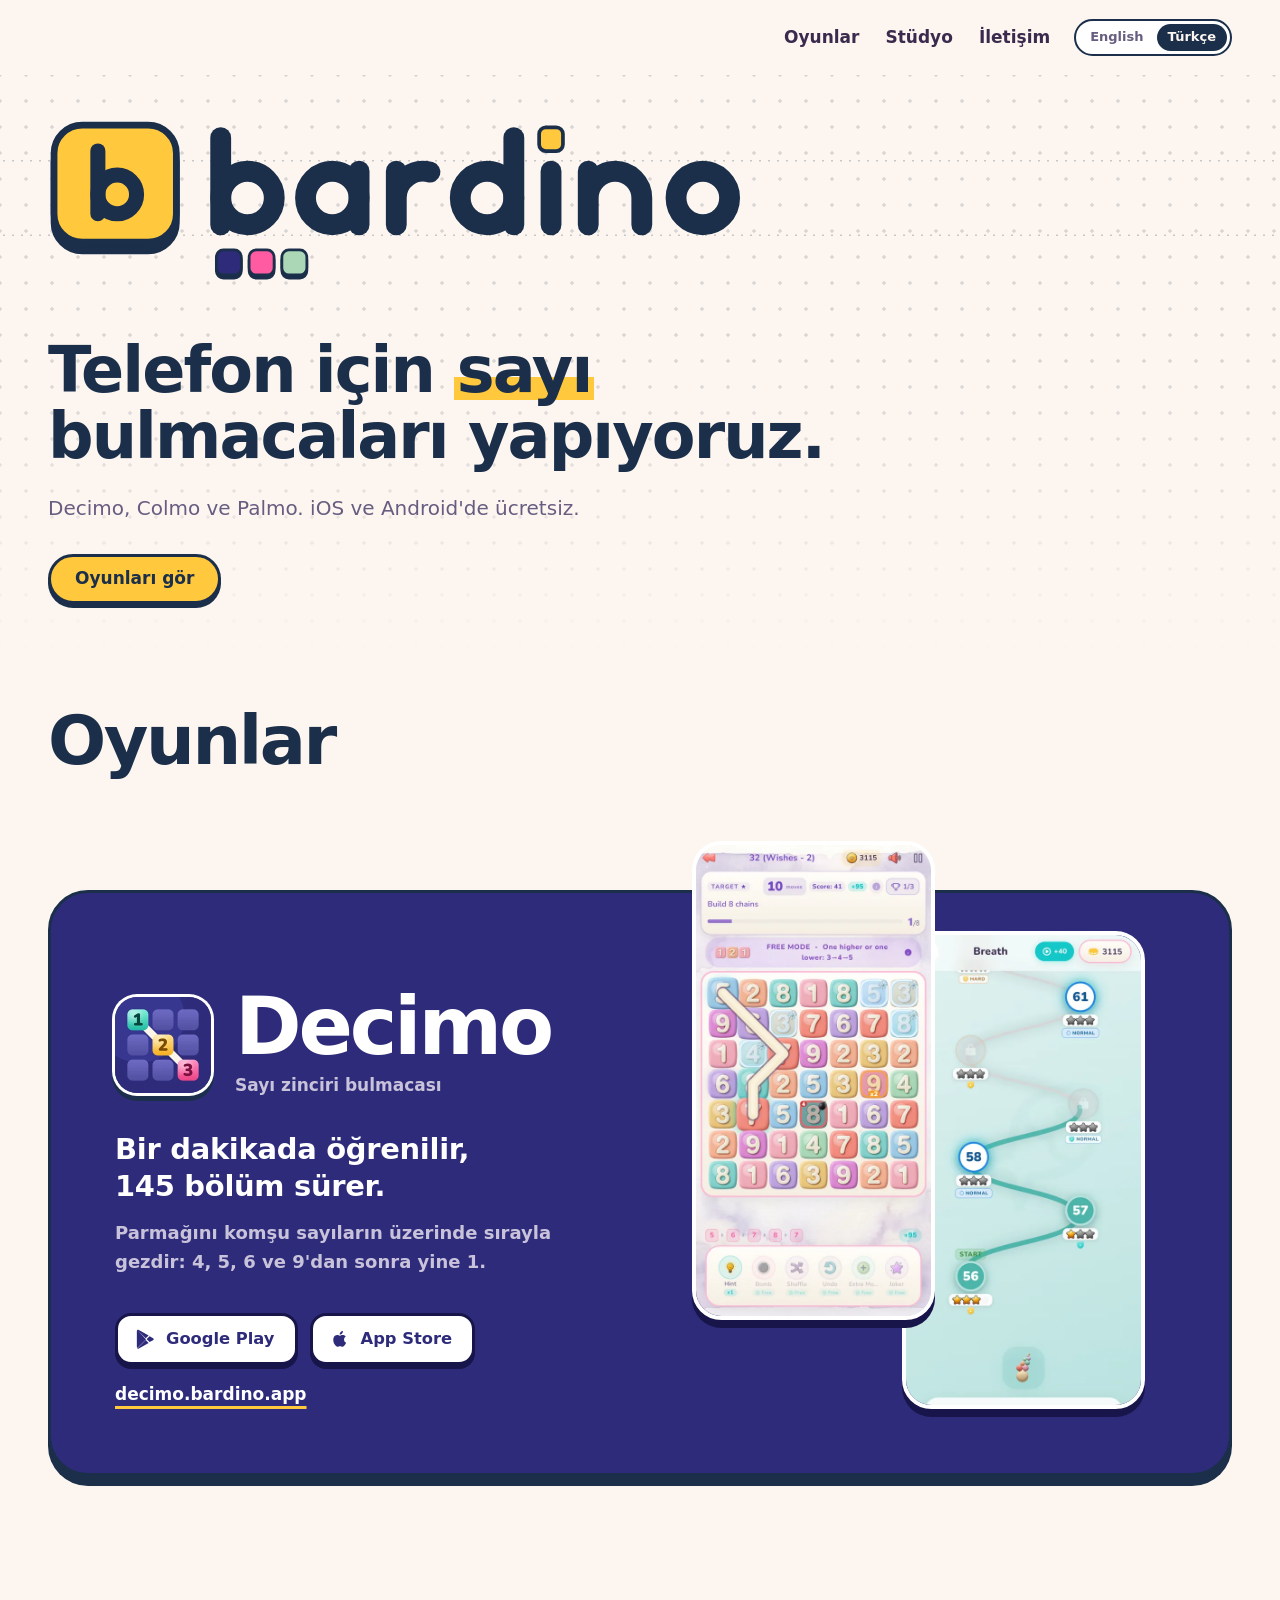
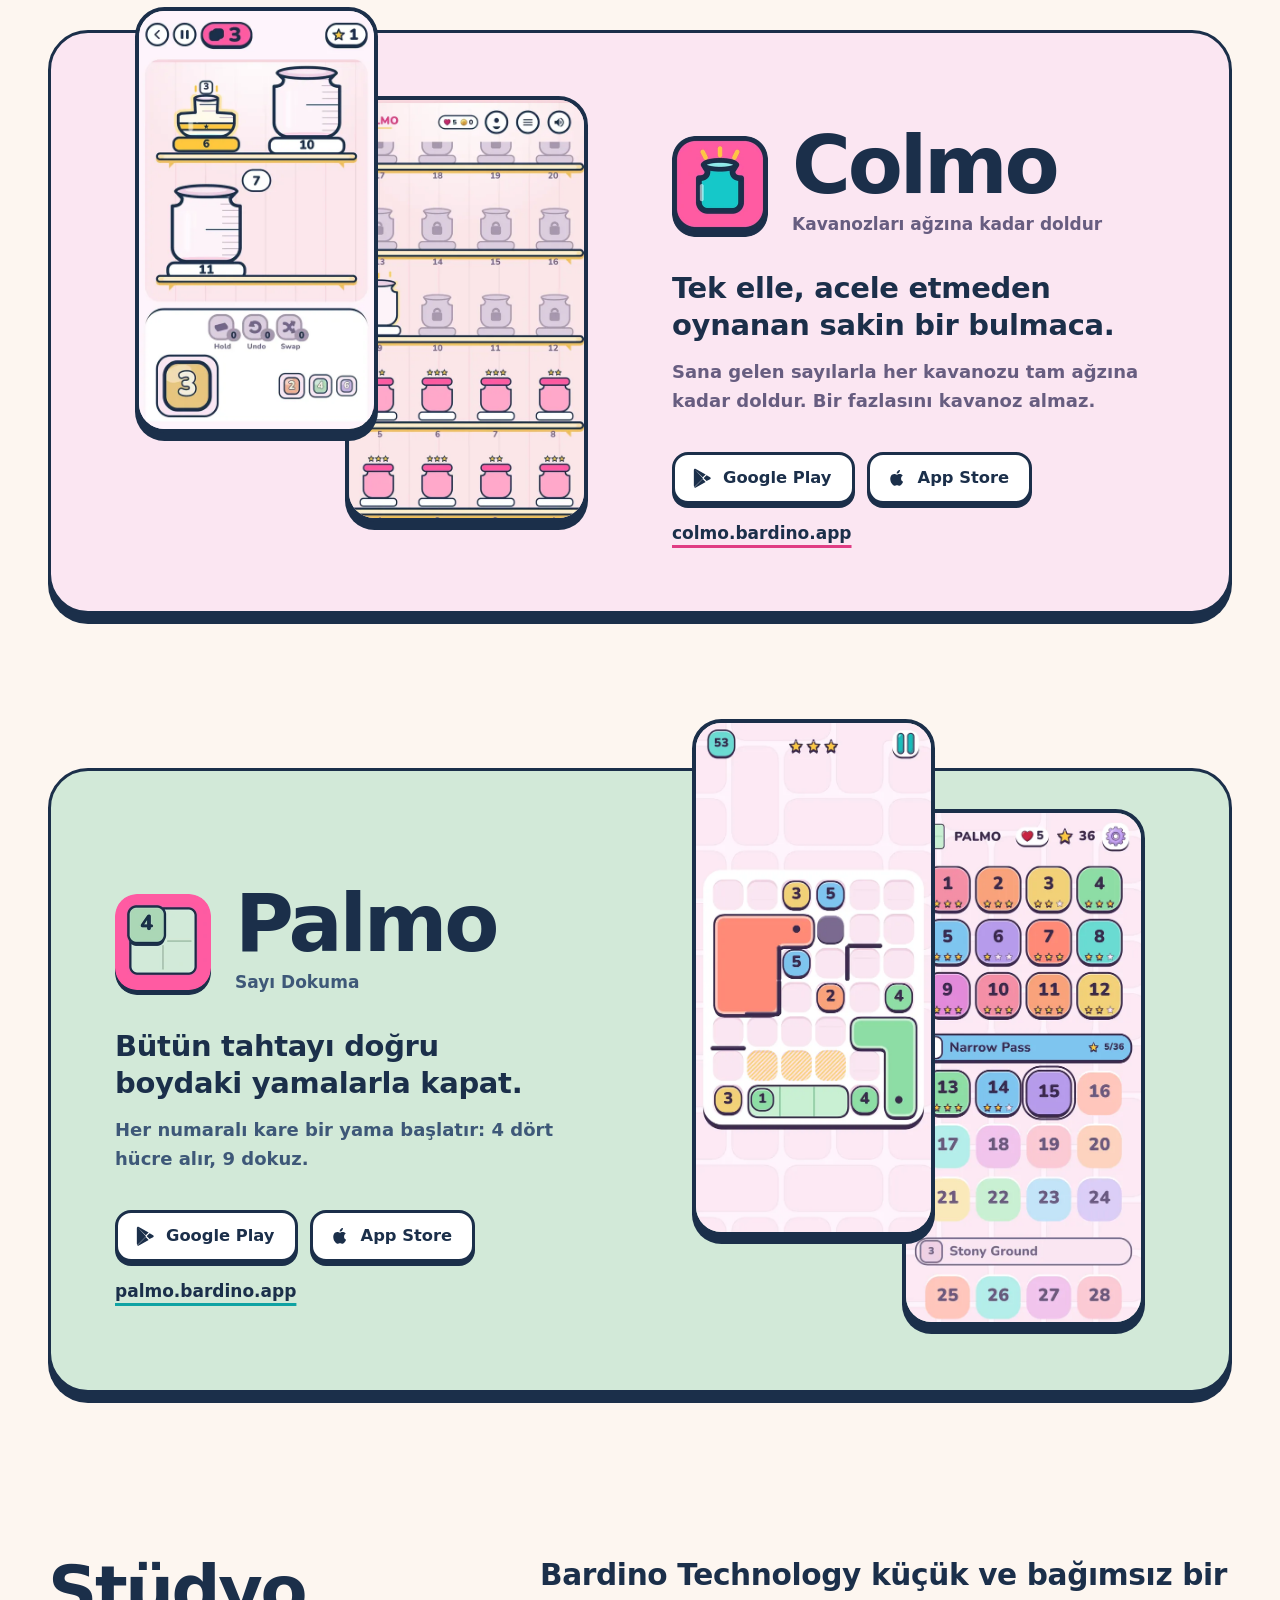
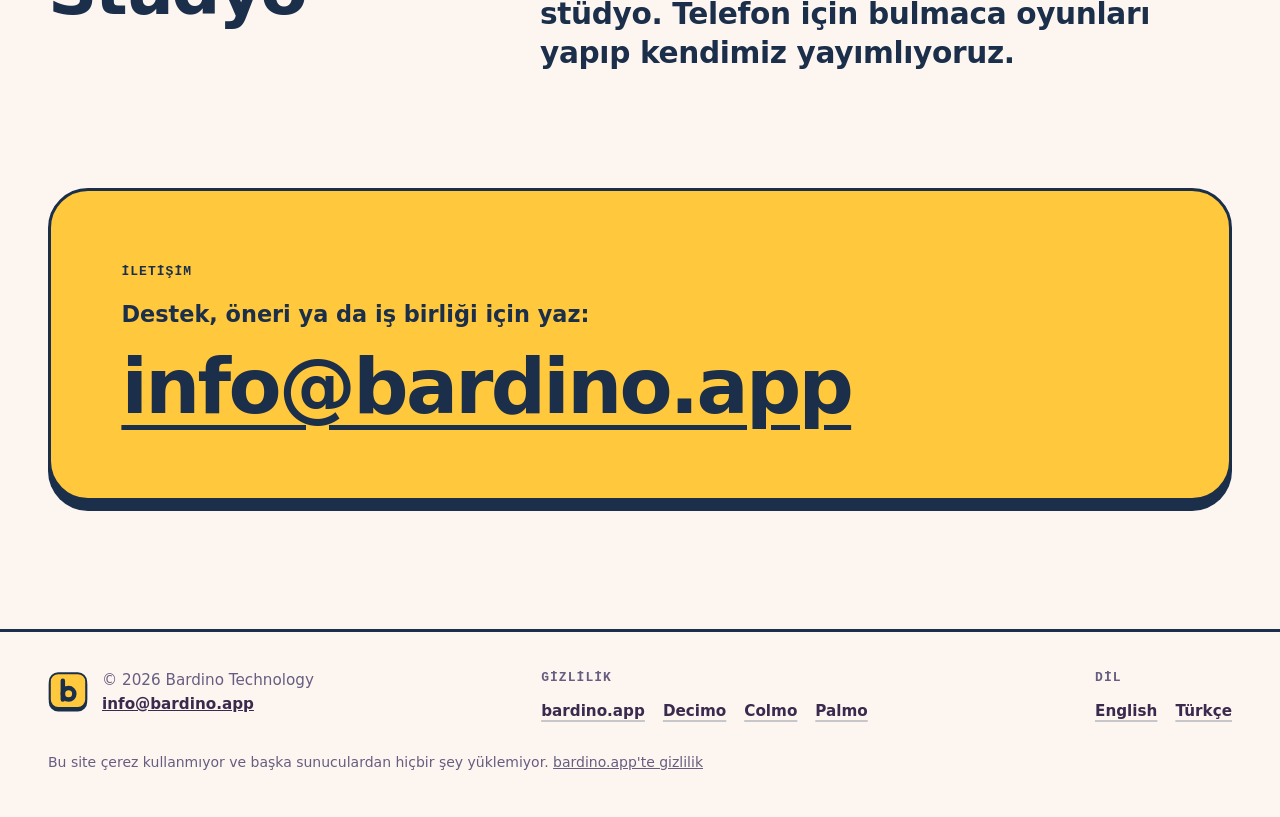
==== commit 538fd557: "Palmo card uses the store's words: patch and Number Weave Palmo's store text moved from seeds and re" ====
--- a/tr/index.html
+++ b/tr/index.html
@@ -230,10 +230,10 @@
       <div class="game-text">
         <div class="game-head">
           <img class="game-icon" src="../assets/games/palmo-icon.webp" width="104" height="104" alt="" loading="lazy" decoding="async">
-          <div><h3 id="palmo-name">Palmo</h3><p class="game-tag">Her bölgeyi kendi sayısına kadar büyüt</p></div>
-        </div>
-        <p class="game-line">Tahtada boş hücre kalmayana kadar bölgeleri büyüt.</p>
-        <p class="game-rule">Tohumdaki sayı, bölgenin kaç hücre olacağını söyler.</p>
+          <div><h3 id="palmo-name">Palmo</h3><p class="game-tag">Sayı Dokuma</p></div>
+        </div>
+        <p class="game-line">Bütün tahtayı doğru boydaki yamalarla kapat.</p>
+        <p class="game-rule">Her numaralı kare bir yama başlatır: 4 dört hücre alır, 9 dokuz.</p>
         <div class="game-actions">
           <div class="stores">
             <a class="store" href="https://play.google.com/store/apps/details?id=com.bardino.palmo" aria-label="Google Play'de Palmo"><svg aria-hidden="true" focusable="false"><use href="#i-play"/></svg>Google Play</a>
@@ -243,7 +243,7 @@
         </div>
       </div>
       <div class="game-shots">
-        <figure class="shot"><img src="../assets/games/palmo-board.webp" width="520" height="1125" alt="Palmo: rakamlı tohumlardan büyüyen bölgelerle tahta" loading="lazy" decoding="async"></figure>
+        <figure class="shot"><img src="../assets/games/palmo-board.webp" width="520" height="1125" alt="Palmo: numaralı karelerden büyüyen yamalarla tahta" loading="lazy" decoding="async"></figure>
         <figure class="shot"><img src="../assets/games/palmo-map.webp" width="520" height="1125" alt="Palmo: bölüm haritası" loading="lazy" decoding="async"></figure>
       </div>
     </article>
